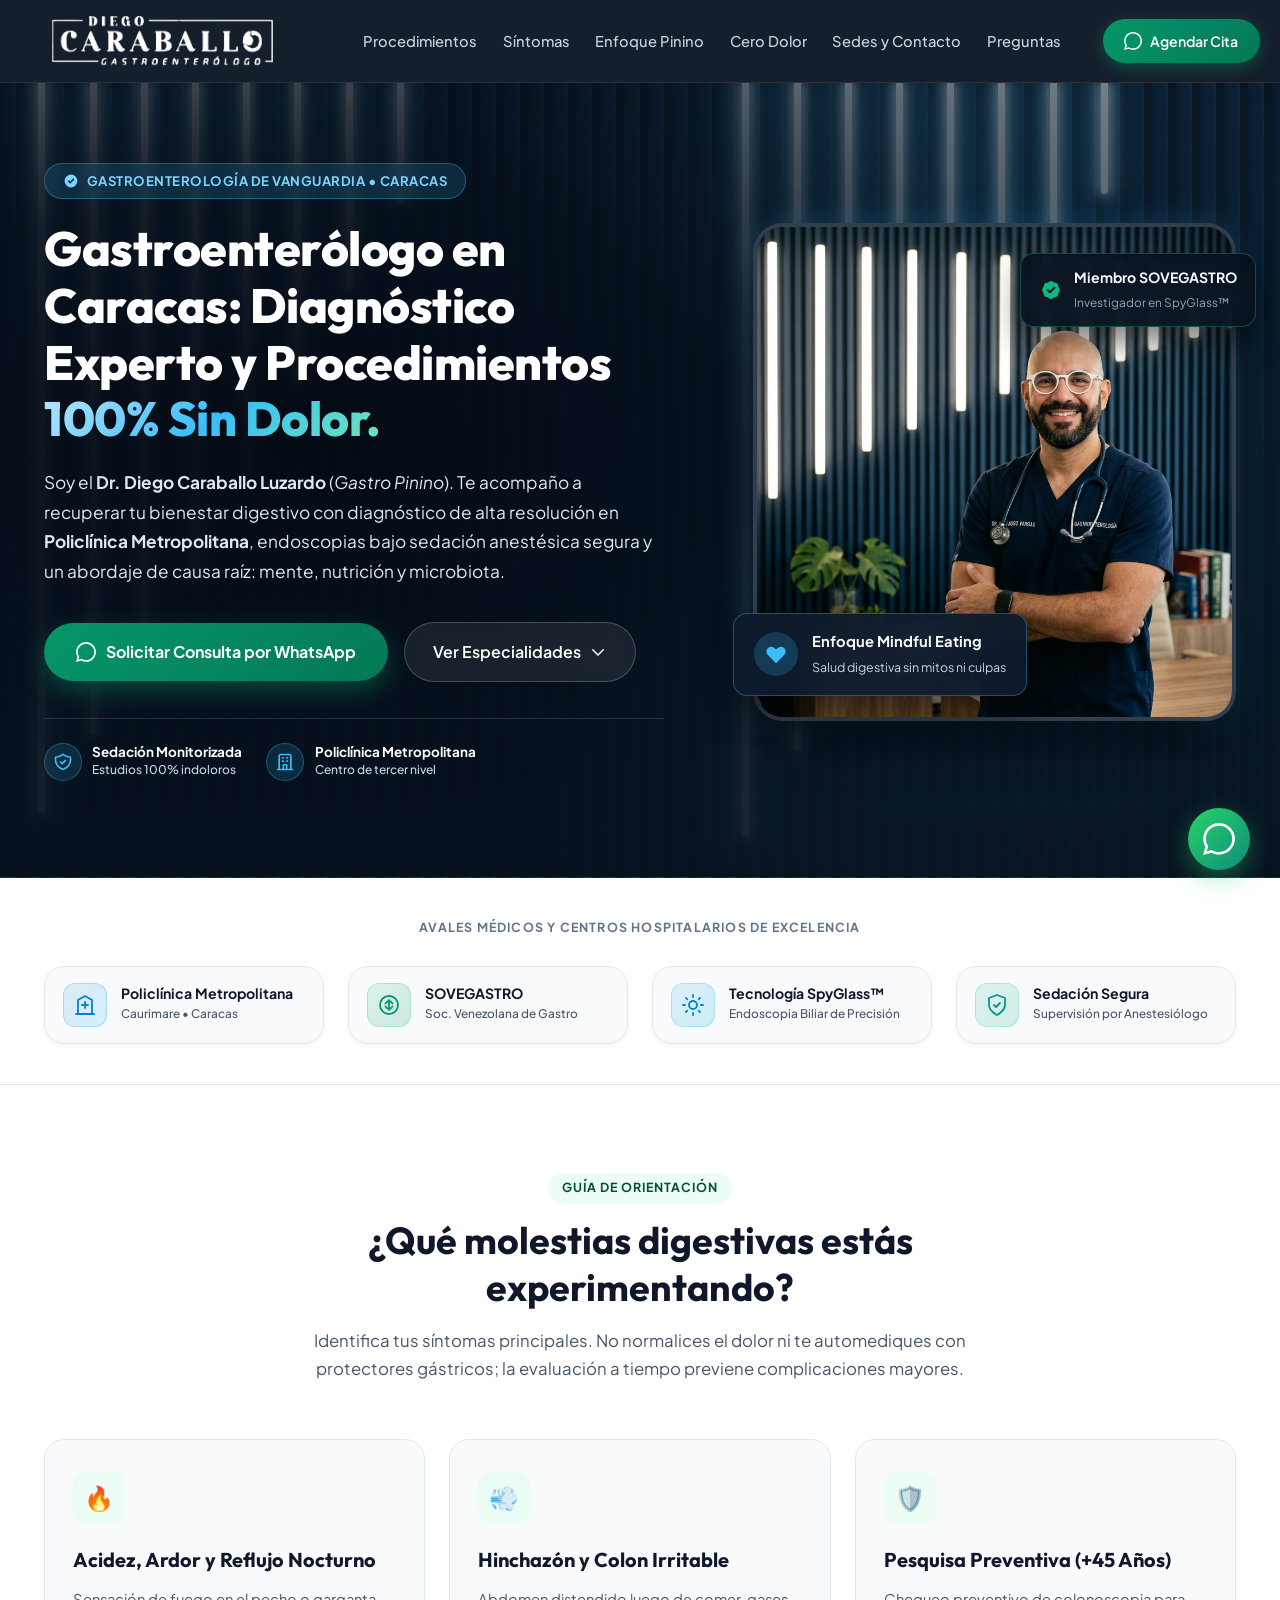
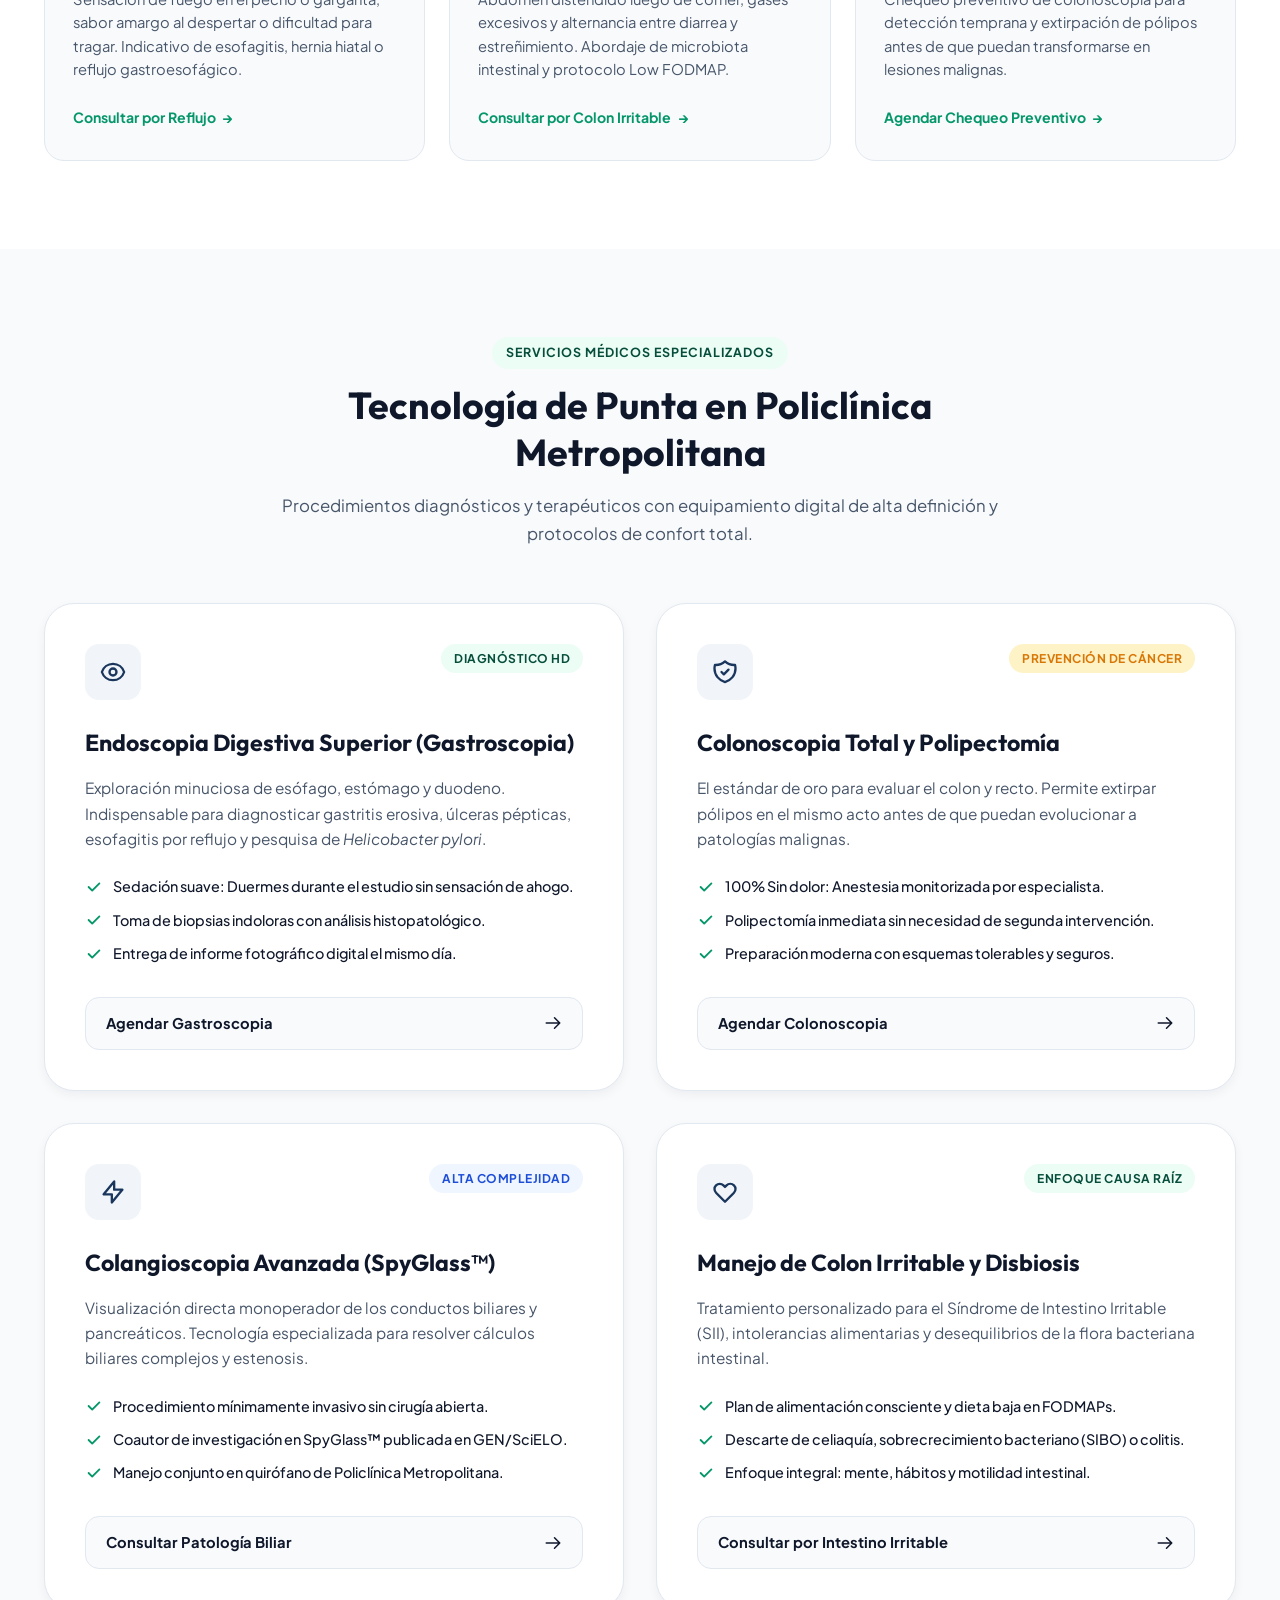
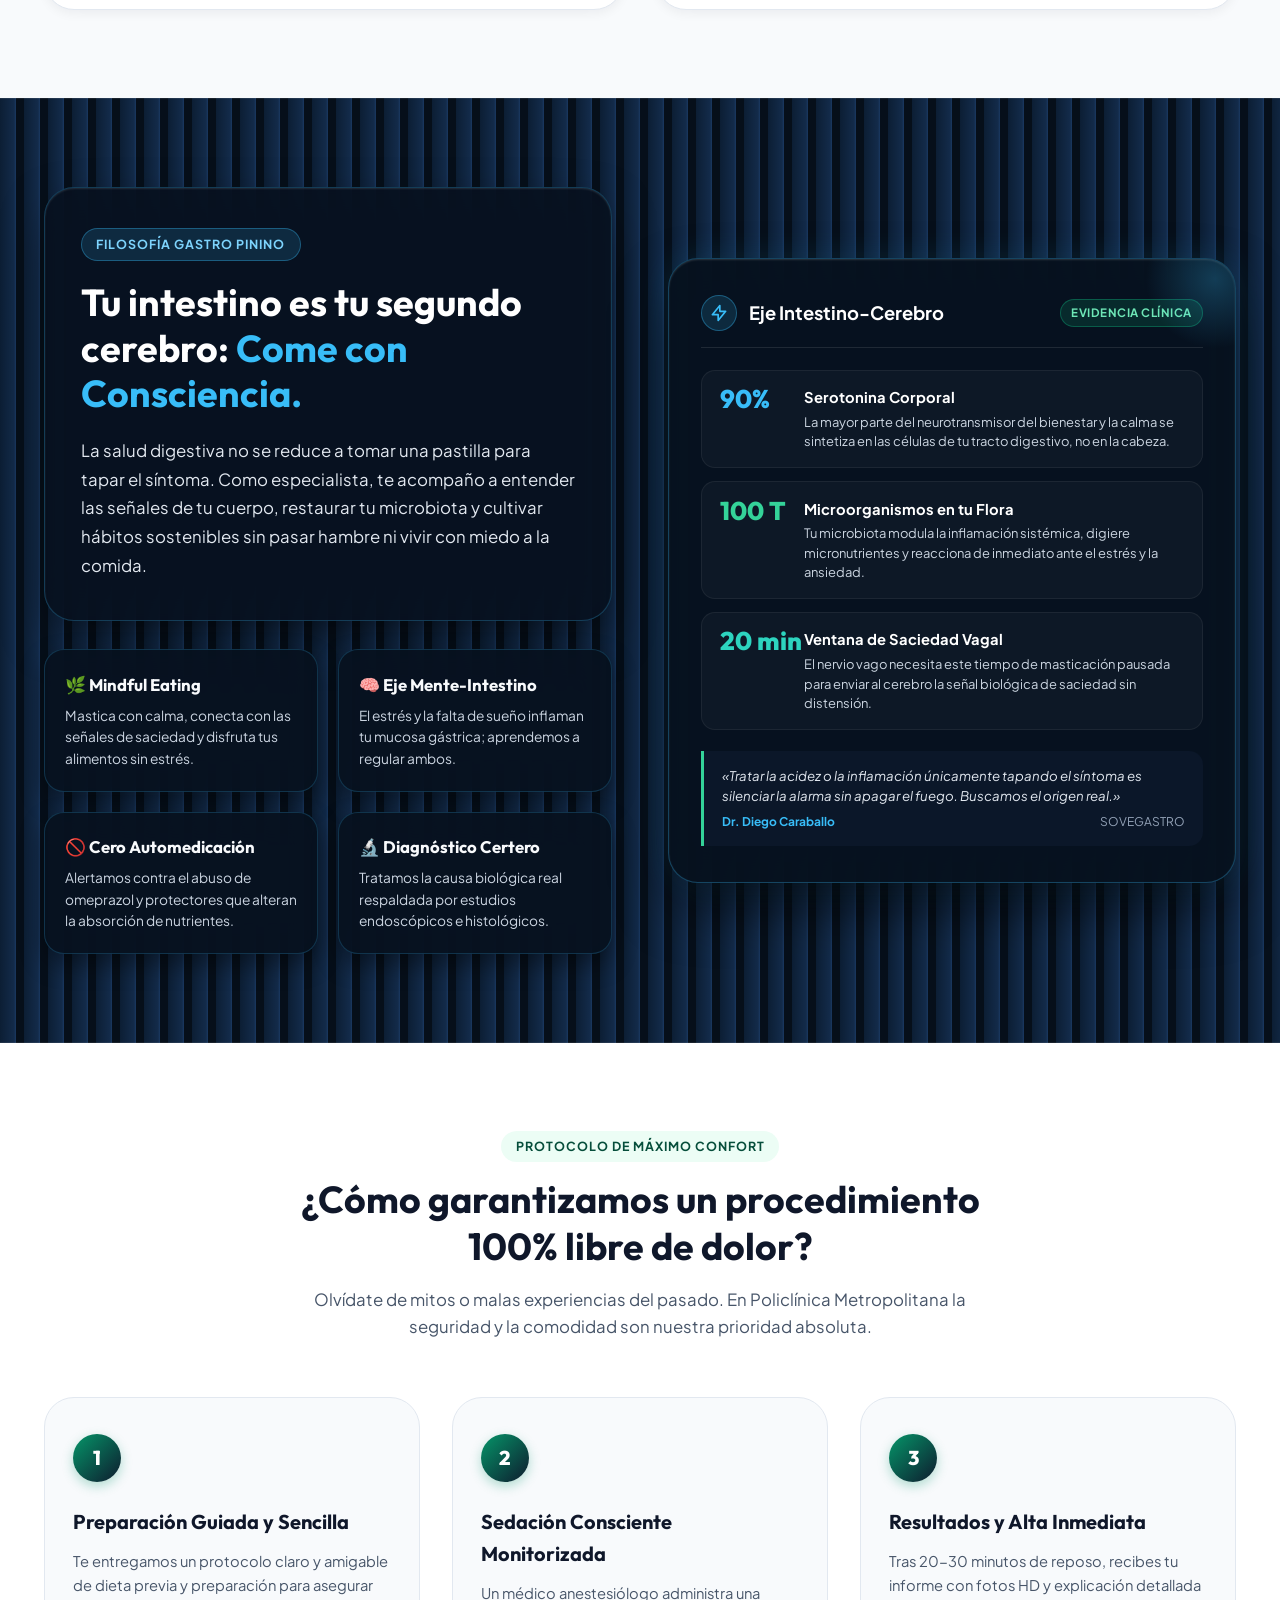
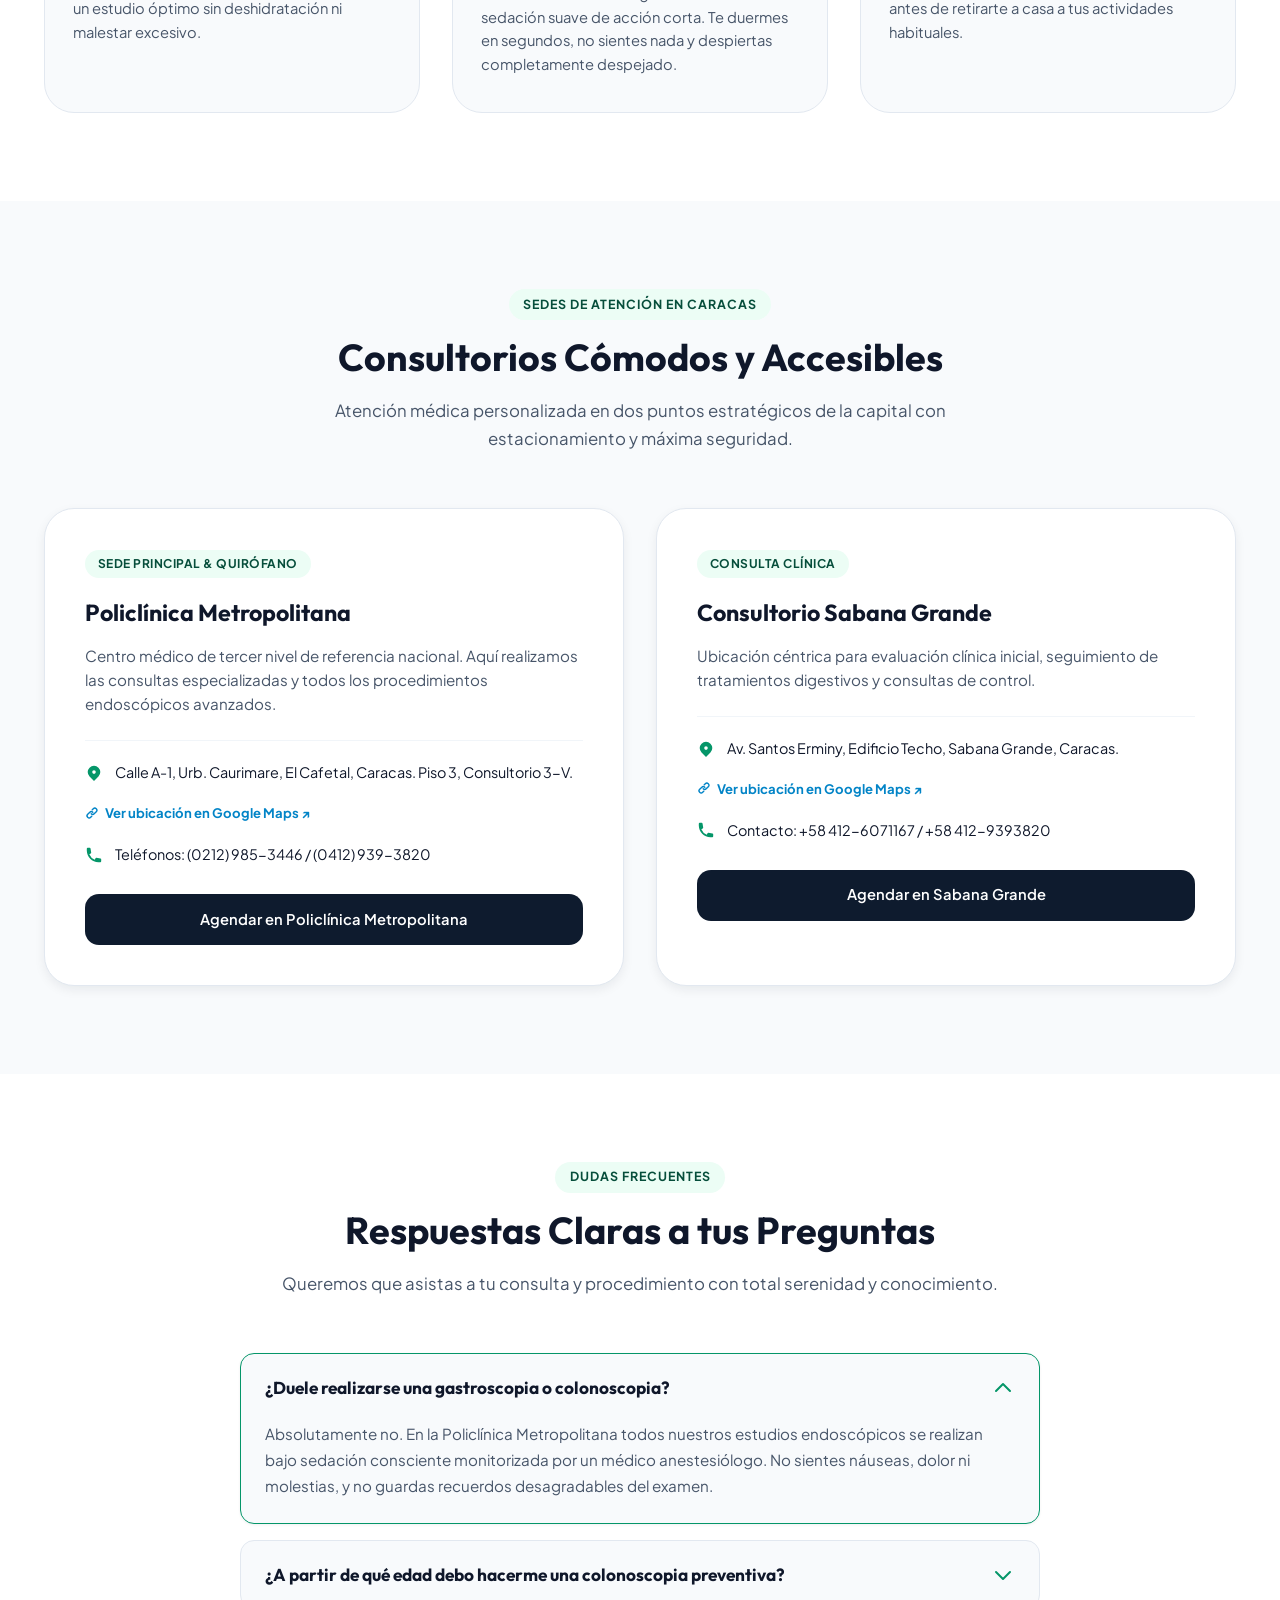
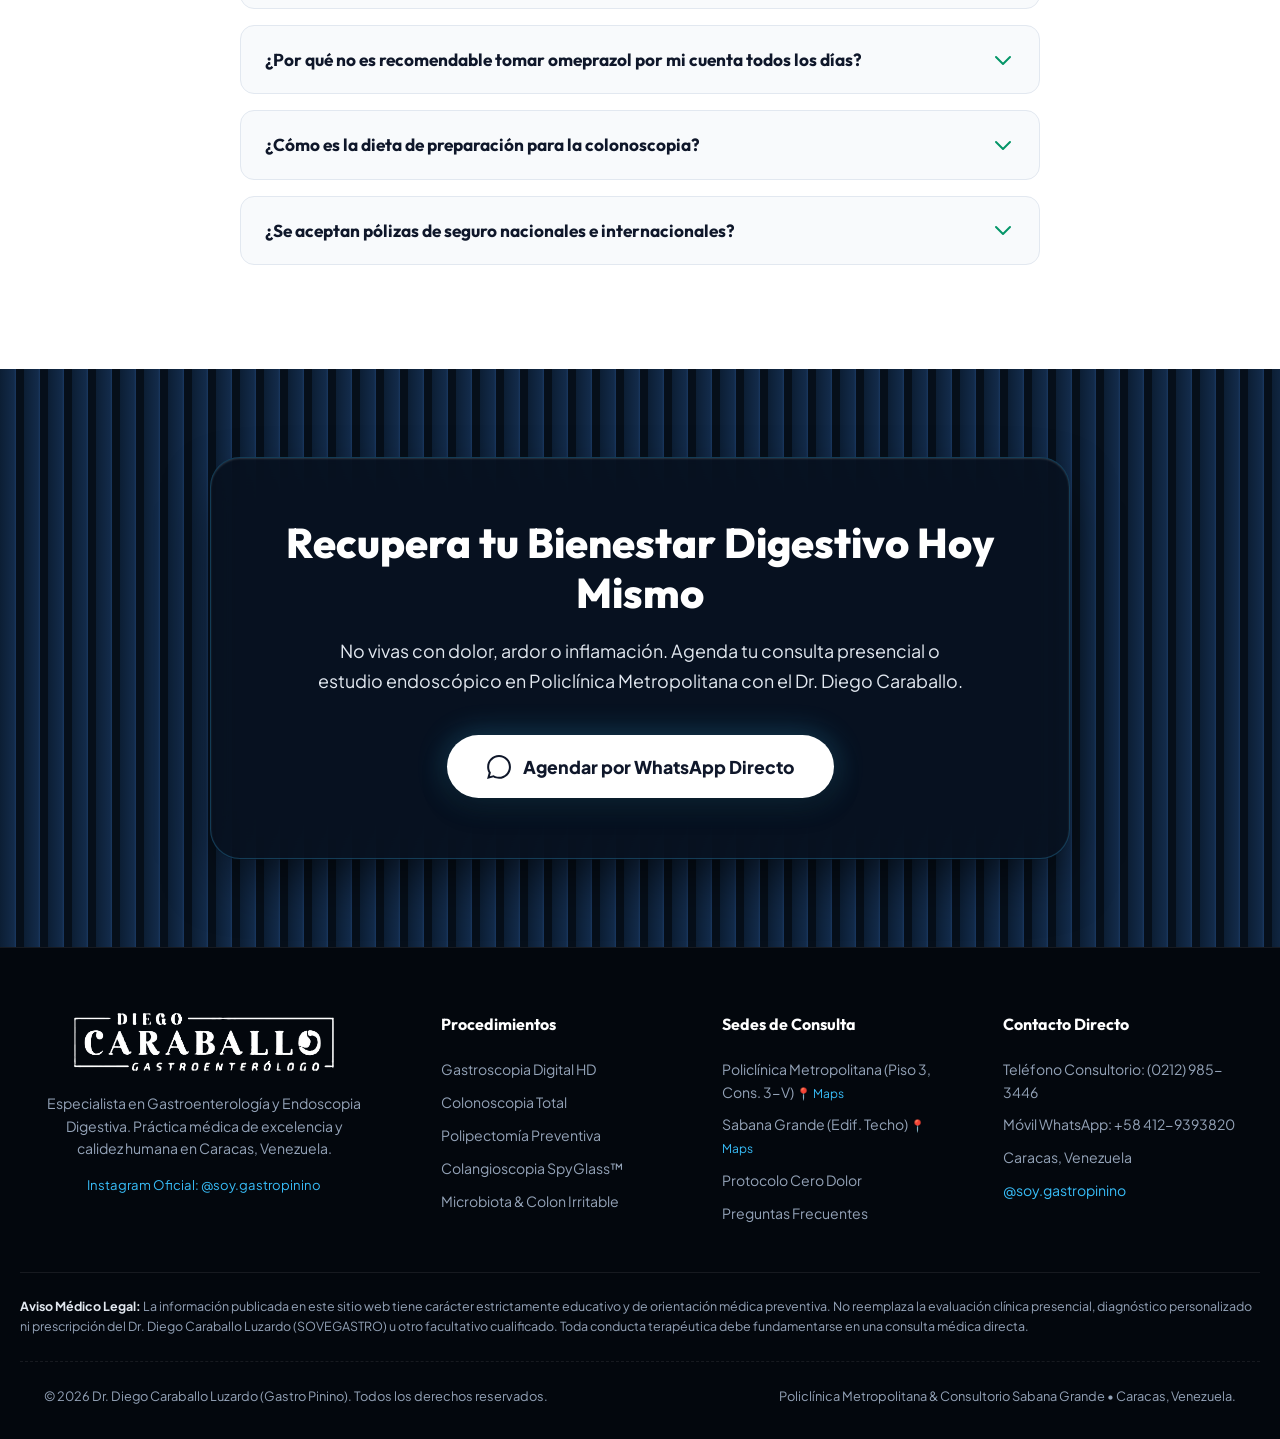
==== dr-diego-caraballo/index.html @ 45e9f4cf "Publicar landing page oficial Dr. Diego Caraballo en GitHub Pages" ====
<!DOCTYPE html>
<html lang="es-VE" prefix="og: https://ogp.me/ns#">
<head>
  <meta charset="UTF-8">
  <meta name="viewport" content="width=device-width, initial-scale=1.0, viewport-fit=cover">
  <meta http-equiv="X-UA-Compatible" content="IE=edge">
  <meta http-equiv="content-language" content="es-ve">
  
  <!-- ==========================================================================
       1. GOOGLE YMYL (YOUR MONEY YOUR LIFE) & ADVANCED MEDICAL SEO META TAGS
       ========================================================================== -->
  <title>Dr. Diego Caraballo | Gastroenterólogo en Caracas | Policlínica Metropolitana</title>
  <meta name="description" content="Dr. Diego Caraballo Luzardo (Gastro Pinino) — Especialista en Gastroenterología y Endoscopia en Policlínica Metropolitana, Caracas. Gastroscopia, colonoscopia sin dolor bajo sedación anestésica, SpyGlass™ y microbiota. Agenda tu consulta.">
  <meta name="keywords" content="gastroenterologo caracas, dr diego caraballo, gastro pinino, gastropinino, gastroenterologia policlinica metropolitana, colonoscopia sin dolor caracas, endoscopia digestiva caracas, tratamiento reflujo caracas, colon irritable especialista caracas, spyglass caracas, polipectomia caracas">
  <meta name="author" content="Dr. Diego Caraballo Luzardo">
  <meta name="publisher" content="Dr. Diego Caraballo Luzardo">
  <meta name="robots" content="index, follow, max-snippet:-1, max-image-preview:large, max-video-preview:-1">
  <link rel="canonical" href="https://drdiegocaraballo.com/">
  
  <!-- Google Quality Rater & Medical E-E-A-T Freshness Signals -->
  <meta name="medical-specialty" content="Gastroenterology, Digestive Endoscopy, Hepatology, Therapeutic Endoscopy">
  <meta name="doc-type" content="Medical Web Page">
  <meta name="revised" content="2026-08-28">
  <meta name="date-modified" content="2026-08-28">
  <meta name="date-published" content="2026-08-01">
  
  <!-- Local SEO Geo-Targeting (Caracas, Venezuela) -->
  <meta name="geo.region" content="VE-M">
  <meta name="geo.placename" content="Caracas">
  <meta name="geo.position" content="10.4682;-66.8378">
  <meta name="ICBM" content="10.4682, -66.8378">

  <!-- Open Graph / Facebook / WhatsApp Preview -->
  <meta property="og:type" content="profile">
  <meta property="og:locale" content="es_VE">
  <meta property="og:title" content="Dr. Diego Caraballo | Gastroenterología y Endoscopia en Policlínica Metropolitana">
  <meta property="og:description" content="Diagnóstico de alta precisión, colonoscopia y endoscopia sin dolor bajo sedación anestésica segura en Caracas. Enfoque Mindful Eating y Microbiota.">
  <meta property="og:url" content="https://drdiegocaraballo.com/">
  <meta property="og:image" content="assets/dr_caraballo_portrait.jpg">
  <meta property="og:image:alt" content="Dr. Diego Caraballo Luzardo Gastroenterólogo en Policlínica Metropolitana Caracas">
  <meta property="og:image:width" content="1200">
  <meta property="og:image:height" content="900">
  <meta property="og:site_name" content="Dr. Diego Caraballo - Gastro Pinino">
  
  <!-- Twitter Card -->
  <meta name="twitter:card" content="summary_large_image">
  <meta name="twitter:title" content="Dr. Diego Caraballo | Gastroenterólogo en Caracas">
  <meta name="twitter:description" content="Especialista en Policlínica Metropolitana. Endoscopia de alta definición, microbiota y salud digestiva integral.">
  <meta name="twitter:image" content="assets/dr_caraballo_portrait.jpg">
  <meta name="twitter:image:alt" content="Dr. Diego Caraballo Gastroenterólogo Caracas">

  <!-- Performance & Fonts Preconnect -->
  <link rel="preconnect" href="https://fonts.googleapis.com">
  <link rel="preconnect" href="https://fonts.gstatic.com" crossorigin>
  <link href="https://fonts.googleapis.com/css2?family=Abril+Fatface&family=Bebas+Neue&family=Bodoni+Moda:ital,opsz,wght@0,6..96,600..900;1,6..96,600..900&family=Outfit:wght@400;500;600;700;800&family=Plus+Jakarta+Sans:wght@300;400;500;600;700;800&display=swap" rel="stylesheet">
  
  <!-- ==========================================================================
       2. GOOGLE YMYL & MEDICAL E-E-A-T SCHEMA.ORG GRAPH (JSON-LD)
       ========================================================================== -->
  <script type="application/ld+json">
  {
    "@context": "https://schema.org",
    "@graph": [
      {
        "@type": "MedicalWebPage",
        "@id": "https://drdiegocaraballo.com/#medicalpage",
        "url": "https://drdiegocaraballo.com/",
        "name": "Dr. Diego Caraballo Luzardo | Gastroenterología y Endoscopia en Caracas",
        "description": "Portal médico oficial con información revisada sobre gastroscopia, colonoscopia con polipectomía, SpyGlass, reflujo gastroesofágico y microbiota intestinal en Policlínica Metropolitana.",
        "inLanguage": "es-VE",
        "datePublished": "2026-08-01",
        "dateModified": "2026-08-28",
        "lastReviewed": "2026-08-28",
        "reviewedBy": {
          "@id": "https://drdiegocaraballo.com/#physician"
        },
        "author": {
          "@id": "https://drdiegocaraballo.com/#physician"
        },
        "breadcrumb": {
          "@id": "https://drdiegocaraballo.com/#breadcrumb"
        },
        "about": [
          {
            "@type": "MedicalProcedure",
            "name": "Gastroscopia / Endoscopia Digestiva Superior",
            "procedureType": "DiagnosticProcedure",
            "bodyLocation": "Esófago, Estómago y Duodeno",
            "howPerformed": "Exploración de alta definición mediante videoendoscopio flexible bajo sedación consciente monitorizada por médico anestesiólogo."
          },
          {
            "@type": "MedicalProcedure",
            "name": "Colonoscopia Total y Polipectomía",
            "procedureType": "DiagnosticProcedure",
            "bodyLocation": "Colon y Recto",
            "howPerformed": "Inspección completa de la mucosa intestinal con resección de pólipos y toma de biopsias bajo sedación anestésica segura."
          },
          {
            "@type": "MedicalProcedure",
            "name": "Colangioscopia Directa Monoperador (SpyGlass™)",
            "procedureType": "TherapeuticProcedure",
            "bodyLocation": "Vías Biliares y Páncreas",
            "howPerformed": "Visualización directa intraluminal de los conductos biliares para litotricia y toma de biopsias dirigidas."
          },
          {
            "@type": "MedicalCondition",
            "name": "Enfermedad por Reflujo Gastroesofágico (ERGE)",
            "possibleTreatment": "Evaluación endoscópica, dieta anti-reflujo, modulación ácida y estilo de vida."
          },
          {
            "@type": "MedicalCondition",
            "name": "Síndrome de Intestino Irritable (SII) y Disbiosis",
            "possibleTreatment": "Alimentación consciente, protocolo Low FODMAP, reequilibrio de microbiota y control del eje intestino-cerebro."
          }
        ]
      },
      {
        "@type": "Physician",
        "@id": "https://drdiegocaraballo.com/#physician",
        "name": "Dr. Diego Caraballo Luzardo",
        "alternateName": ["Gastro Pinino", "Dr. Diego Caraballo"],
        "image": "https://drdiegocaraballo.com/assets/dr_caraballo_portrait.jpg",
        "jobTitle": "Médico Especialista en Gastroenterología y Endoscopia Digestiva",
        "medicalSpecialty": [
          "https://schema.org/Gastroenterology",
          "Endoscopy"
        ],
        "knowsAbout": [
          "Endoscopia Digestiva Superior",
          "Colonoscopia y Polipectomía",
          "Colangioscopia SpyGlass",
          "Microbiota Intestinal",
          "Mindful Eating",
          "Reflujo Gastroesofágico",
          "Helicobacter Pylori"
        ],
        "memberOf": [
          {
            "@type": "MedicalOrganization",
            "name": "Sociedad Venezolana de Gastroenterología (SOVEGASTRO)"
          }
        ],
        "hospitalAffiliation": [
          {
            "@type": "Hospital",
            "name": "Policlínica Metropolitana",
            "address": {
              "@type": "PostalAddress",
              "streetAddress": "Calle A-1, Urbanización Caurimare, Piso 3, Consultorio 3-V",
              "addressLocality": "Caracas",
              "addressRegion": "Miranda / Distrito Capital",
              "postalCode": "1061",
              "addressCountry": "VE"
            }
          }
        ],
        "address": {
          "@type": "PostalAddress",
          "streetAddress": "Policlínica Metropolitana, Consultorio 3-V, Urb. Caurimare",
          "addressLocality": "Caracas",
          "addressCountry": "VE"
        },
        "telephone": "+58-212-9853446",
        "sameAs": [
          "https://www.instagram.com/soy.gastropinino/"
        ]
      },
      {
        "@type": "MedicalBusiness",
        "@id": "https://drdiegocaraballo.com/#business",
        "name": "Consultorio de Gastroenterología Dr. Diego Caraballo (Policlínica Metropolitana)",
        "image": "https://drdiegocaraballo.com/assets/dr_caraballo_portrait.jpg",
        "priceRange": "$$",
        "telephone": "+58-212-9853446",
        "currenciesAccepted": "USD, VED",
        "paymentAccepted": "Cash, Credit Card, Zelle, Transferencia",
        "openingHours": "Mo,Tu,We,Th,Fr 08:00-17:00",
        "address": {
          "@type": "PostalAddress",
          "streetAddress": "Urbanización Caurimare, Policlínica Metropolitana, Piso 3, Consultorio 3-V",
          "addressLocality": "Caracas",
          "addressRegion": "Miranda / Distrito Capital",
          "addressCountry": "VE"
        },
        "geo": {
          "@type": "GeoCoordinates",
          "latitude": 10.4682,
          "longitude": -66.8378
        }
      },
      {
        "@type": "BreadcrumbList",
        "@id": "https://drdiegocaraballo.com/#breadcrumb",
        "itemListElement": [
          {
            "@type": "ListItem",
            "position": 1,
            "name": "Inicio",
            "item": "https://drdiegocaraballo.com/"
          },
          {
            "@type": "ListItem",
            "position": 2,
            "name": "Especialidades y Procedimientos",
            "item": "https://drdiegocaraballo.com/#procedimientos"
          },
          {
            "@type": "ListItem",
            "position": 3,
            "name": "Sedes en Caracas",
            "item": "https://drdiegocaraballo.com/#sedes"
          }
        ]
      },
      {
        "@type": "FAQPage",
        "@id": "https://drdiegocaraballo.com/#faq",
        "mainEntity": [
          {
            "@type": "Question",
            "name": "¿Duele realizarse una gastroscopia o colonoscopia?",
            "acceptedAnswer": {
              "@type": "Answer",
              "text": "No. Todos los procedimientos endoscópicos se realizan bajo sedación consciente monitorizada por un médico anestesiólogo. El paciente duerme plácidamente, no siente dolor ni reflejo nauseoso, y despierta completamente descansado a los pocos minutos."
            }
          },
          {
            "@type": "Question",
            "name": "¿A partir de qué edad se debe hacer una colonoscopia preventiva?",
            "acceptedAnswer": {
              "@type": "Answer",
              "text": "Las guías internacionales y la Sociedad Venezolana de Gastroenterología (SOVEGASTRO) recomiendan iniciar la pesquisa preventiva a partir de los 45 años en personas sin síntomas, o antes si existen antecedentes familiares de pólipos o cáncer colorrectal."
            }
          },
          {
            "@type": "Question",
            "name": "¿Por qué no debo tomar omeprazol por mi cuenta de forma continua?",
            "acceptedAnswer": {
              "@type": "Answer",
              "text": "El uso prolongado sin supervisión médica enmascara síntomas de enfermedades subyacentes, altera el pH gástrico y afecta la absorción de nutrientes esenciales como vitamina B12, calcio y magnesio, además de alterar la microbiota intestinal."
            }
          },
          {
            "@type": "Question",
            "name": "¿Cómo es la preparación previa para la colonoscopia?",
            "acceptedAnswer": {
              "@type": "Answer",
              "text": "Te entregamos un protocolo amigable de dieta baja en residuos 2-3 días antes, líquidos claros y una solución de limpieza intestinal moderna y de fácil tolerancia para asegurar una visualización HD perfecta."
            }
          },
          {
            "@type": "Question",
            "name": "¿Se emiten informes para seguros nacionales e internacionales?",
            "acceptedAnswer": {
              "@type": "Answer",
              "text": "Sí. Emitimos informes médicos codificados, presupuestos y recaudos oficiales para cartas avales y reembolsos con pólizas de seguros nacionales e internacionales."
            }
          }
        ]
      }
    ]
  }
  </script>

  <style>
    /* ==========================================================================
       DESIGN TOKENS & BLUE SLATTED WALL SYSTEM WITH TRIANGULAR STEP LED LIGHTS
       ========================================================================== */
    :root {
      /* Blue Slatted Wall Panel Colors */
      --color-panel-deep: #07111E;
      --color-panel-slat-dark: #0B1B2F;
      --color-panel-slat-mid: #102742;
      --color-panel-slat-light: #16365C;
      --color-panel-groove: #040910;
      
      /* Pure White/Cyan Luminous LED Tubes */
      --led-core: #FFFFFF;
      --led-glow-primary: rgba(255, 255, 255, 0.95);
      --led-glow-halo: rgba(125, 211, 252, 0.65);
      --led-glow-deep: rgba(14, 116, 144, 0.35);
      --led-tube-shadow: 0 0 12px 2px var(--led-glow-primary), 0 0 26px 6px var(--led-glow-halo), 0 0 55px 12px var(--led-glow-deep);
      
      /* Medical Emerald & Health Accents */
      --color-teal-dark: #064E3B;
      --color-teal-primary: #059669;
      --color-teal-light: #10B981;
      --color-teal-soft: #D1FAE5;
      --color-teal-bg: #ECFDF5;
      
      /* Amber Gold Secondary Accents */
      --color-amber-gold: #D97706;
      --color-amber-soft: #FEF3C7;
      --color-amber-bright: #F59E0B;
      
      /* Light Surface Colors */
      --color-bg-light: #F8FAFC;
      --color-bg-white: #FFFFFF;
      --color-border-subtle: #E2E8F0;
      
      /* Typography Colors */
      --color-text-main: #0F172A;
      --color-text-muted: #475569;
      --color-text-light: #94A3B8;
      --color-text-white: #F8FAFC;
      
      /* Radii */
      --radius-sm: 8px;
      --radius-md: 14px;
      --radius-lg: 20px;
      --radius-xl: 30px;
      --radius-full: 9999px;
      
      /* Typography */
      --font-display: 'Outfit', -apple-system, BlinkMacSystemFont, sans-serif;
      --font-body: 'Plus Jakarta Sans', -apple-system, BlinkMacSystemFont, sans-serif;
      
      /* Layout & Transitions */
      --max-width: 1240px;
      --transition-smooth: all 0.3s cubic-bezier(0.16, 1, 0.3, 1);
    }

    /* Base Reset */
    *, *::before, *::after {
      box-sizing: border-box;
      margin: 0;
      padding: 0;
    }

    html {
      scroll-behavior: smooth;
      font-size: 16px;
      -webkit-font-smoothing: antialiased;
      -moz-osx-font-smoothing: grayscale;
    }

    body {
      font-family: var(--font-body);
      background-color: var(--color-bg-light);
      color: var(--color-text-main);
      line-height: 1.6;
      overflow-x: hidden;
    }

    img {
      max-width: 100%;
      height: auto;
      display: block;
    }

    svg {
      display: inline-block;
      vertical-align: middle;
      flex-shrink: 0;
      max-width: 100%;
    }

    a {
      text-decoration: none;
      color: inherit;
    }

    button {
      font-family: inherit;
      border: none;
      cursor: pointer;
      background: none;
    }

    .container {
      width: 100%;
      max-width: var(--max-width);
      margin: 0 auto;
      padding: 0 1.5rem;
    }

    /* ==========================================================================
       STICKY NAVIGATION HEADER (SEMANTIC & STRICT SINGLE H1 RULE)
       ========================================================================== */
    .site-header {
      position: sticky;
      top: 0;
      z-index: 50;
      background: rgba(7, 17, 30, 0.94);
      backdrop-filter: blur(16px);
      -webkit-backdrop-filter: blur(16px);
      border-bottom: 1px solid rgba(255, 255, 255, 0.08);
      transition: var(--transition-smooth);
    }

    .navbar {
      display: flex;
      justify-content: space-between;
      align-items: center;
      padding: 1rem 0;
    }

    .nav-brand {
      display: flex;
      align-items: center;
      text-decoration: none;
      transition: var(--transition-smooth);
      flex-shrink: 0;
      margin-left: 2rem;
      margin-right: 3rem;
    }

    .brand-logo-img {
      height: 50px;
      width: auto;
      max-width: 230px;
      display: block;
      object-fit: contain;
      transition: var(--transition-smooth);
    }

    .nav-brand:hover .brand-logo-img {
      filter: drop-shadow(0 0 10px rgba(56, 189, 248, 0.5));
      transform: translateY(-1px);
    }

    .desktop-nav {
      display: flex;
      align-items: center;
    }

    .footer-logo-img {
      height: 60px;
      width: auto;
      max-width: 260px;
      display: block;
      object-fit: contain;
      margin: 0 auto 1.25rem auto;
      transition: var(--transition-smooth);
    }

    .footer-logo-img:hover {
      filter: drop-shadow(0 0 10px rgba(56, 189, 248, 0.5));
    }

    .nav-links {
      display: flex;
      align-items: center;
      gap: 1.6rem;
      list-style: none;
    }

    .nav-link {
      font-size: 0.92rem;
      font-weight: 500;
      color: #CBD5E1;
      transition: var(--transition-smooth);
    }

    .nav-link:hover {
      color: #38BDF8;
    }

    .nav-cta {
      display: inline-flex;
      align-items: center;
      gap: 0.5rem;
      background: linear-gradient(135deg, #059669 0%, #047857 100%);
      color: white;
      padding: 0.65rem 1.35rem;
      border-radius: var(--radius-full);
      font-size: 0.88rem;
      font-weight: 600;
      box-shadow: 0 4px 14px rgba(5, 150, 105, 0.4);
      transition: var(--transition-smooth);
    }

    .nav-cta:hover {
      transform: translateY(-2px);
      box-shadow: 0 6px 20px rgba(5, 150, 105, 0.6);
    }

    /* ==========================================================================
       HERO SECTION WITH BLUE SLATTED WALL & EDITORIAL LUXURY INTEGRATION
       ========================================================================== */
    .hero-blue-slat-wall {
      position: relative;
      background-color: #060F1A;
      background-image: 
        repeating-linear-gradient(
          90deg,
          #091728 0px,
          #0F253F 14px,
          #163357 16px,
          #050C14 16px,
          #050C14 24px
        );
      padding: 5rem 0 6rem;
      overflow: hidden;
      color: white;
      border-bottom: 1px solid rgba(255, 255, 255, 0.08);
    }

    /* Ambient Cinematic Vignette Overlay: Smooth high-contrast penumbra behind text */
    .hero-blue-slat-wall::before {
      content: "";
      position: absolute;
      top: 0;
      left: 0;
      right: 0;
      bottom: 0;
      background: 
        radial-gradient(ellipse 90% 85% at 22% 45%, rgba(4, 10, 20, 0.96) 0%, rgba(6, 15, 26, 0.88) 38%, rgba(7, 17, 30, 0.45) 70%, rgba(7, 17, 30, 0.2) 100%),
        radial-gradient(circle at 75% 35%, rgba(56, 189, 248, 0.12) 0%, transparent 60%),
        linear-gradient(180deg, rgba(7, 17, 30, 0.35) 0%, rgba(7, 17, 30, 0.9) 100%);
      pointer-events: none;
      z-index: 2;
    }

    /* Real DOM Vertical LED Tubes Array - Step-Wise Triangular Diagonal */
    .led-tubes-container {
      position: absolute;
      top: 0;
      left: 0;
      right: 0;
      height: 100%;
      pointer-events: none;
      z-index: 1;
    }

    .led-tube {
      position: absolute;
      top: 0;
      width: 7px;
      background: var(--led-core);
      border-radius: 0 0 5px 5px;
      box-shadow: var(--led-tube-shadow);
      animation: ledPulseBreath 4s ease-in-out infinite alternate;
    }

    /* TRIANGULAR STEP DESCENDING PATTERN FROM LEFT TO RIGHT: | | | -> | | -> | */
    .tube-1  { left: 3%;  height: 92%; animation-delay: 0s; }
    .tube-2  { left: 7%;  height: 82%; animation-delay: 0.3s; }
    .tube-3  { left: 11%; height: 72%; animation-delay: 0.6s; }
    .tube-4  { left: 15%; height: 62%; animation-delay: 0.9s; }
    .tube-5  { left: 19%; height: 50%; animation-delay: 1.2s; }
    .tube-6  { left: 23%; height: 38%; animation-delay: 1.5s; }
    .tube-7  { left: 27%; height: 26%; animation-delay: 1.8s; }
    .tube-8  { left: 31%; height: 15%; animation-delay: 2.1s; }

    .tube-9  { left: 58%; height: 95%; animation-delay: 0.2s; }
    .tube-10 { left: 62%; height: 84%; animation-delay: 0.5s; }
    .tube-11 { left: 66%; height: 72%; animation-delay: 0.8s; }
    .tube-12 { left: 70%; height: 60%; animation-delay: 1.1s; }
    .tube-13 { left: 74%; height: 48%; animation-delay: 1.4s; }
    .tube-14 { left: 78%; height: 36%; animation-delay: 1.7s; }
    .tube-15 { left: 82%; height: 25%; animation-delay: 2.0s; }
    .tube-16 { left: 86%; height: 14%; animation-delay: 2.3s; }

    @keyframes ledPulseBreath {
      0% { opacity: 0.85; filter: brightness(1); }
      100% { opacity: 1; filter: brightness(1.3); }
    }

    /* Hero Main Content */
    .hero-grid {
      position: relative;
      z-index: 3;
      display: grid;
      grid-template-columns: 1.15fr 0.85fr;
      align-items: center;
      gap: 3.5rem;
    }

    .hero-content {
      position: relative;
      z-index: 4;
      max-width: 620px;
    }

    .hero-pill {
      display: inline-flex;
      align-items: center;
      gap: 0.5rem;
      background: rgba(56, 189, 248, 0.15);
      border: 1px solid rgba(56, 189, 248, 0.35);
      padding: 0.4rem 1.1rem;
      border-radius: var(--radius-full);
      font-size: 0.82rem;
      font-weight: 700;
      color: #7DD3FC;
      margin-bottom: 1.35rem;
      text-transform: uppercase;
      letter-spacing: 0.5px;
      backdrop-filter: blur(8px);
    }

    /* STRICT SINGLE H1 FOR THE ENTIRE PAGE */
    .hero-title {
      font-family: var(--font-display);
      font-size: 3rem;
      font-weight: 800;
      line-height: 1.18;
      color: white;
      margin-bottom: 1.35rem;
      letter-spacing: -0.5px;
    }

    .hero-title .gradient-text {
      background: linear-gradient(135deg, #BAE6FD 0%, #38BDF8 50%, #6EE7B7 100%);
      -webkit-background-clip: text;
      -webkit-text-fill-color: transparent;
    }

    .hero-subtitle {
      font-size: 1.08rem;
      color: #E2E8F0;
      line-height: 1.7;
      margin-bottom: 2.25rem;
    }

    .hero-actions {
      display: flex;
      align-items: center;
      gap: 1rem;
      flex-wrap: wrap;
      margin-bottom: 2.25rem;
    }

    .btn-primary {
      display: inline-flex;
      align-items: center;
      justify-content: center;
      gap: 0.65rem;
      background: linear-gradient(135deg, #059669 0%, #047857 100%);
      color: white;
      font-size: 1rem;
      font-weight: 700;
      padding: 1rem 2rem;
      border-radius: var(--radius-full);
      box-shadow: 0 10px 25px rgba(5, 150, 105, 0.4);
      transition: var(--transition-smooth);
    }

    .btn-primary:hover {
      transform: translateY(-3px);
      box-shadow: 0 14px 30px rgba(5, 150, 105, 0.6);
    }

    .btn-secondary {
      display: inline-flex;
      align-items: center;
      justify-content: center;
      gap: 0.5rem;
      background: rgba(255, 255, 255, 0.08);
      color: white;
      font-size: 1rem;
      font-weight: 600;
      padding: 1rem 1.75rem;
      border-radius: var(--radius-full);
      border: 1px solid rgba(255, 255, 255, 0.2);
      backdrop-filter: blur(8px);
      transition: var(--transition-smooth);
    }

    .btn-secondary:hover {
      background: rgba(255, 255, 255, 0.15);
      border-color: #38BDF8;
      transform: translateY(-2px);
    }

    /* Trust Chips */
    .hero-badges {
      display: flex;
      align-items: center;
      gap: 1.5rem;
      padding-top: 1.5rem;
      border-top: 1px solid rgba(255, 255, 255, 0.12);
      flex-wrap: wrap;
    }

    .hero-badge-item {
      display: flex;
      align-items: center;
      gap: 0.65rem;
    }

    .badge-icon-box {
      width: 38px;
      height: 38px;
      border-radius: 50%;
      background: rgba(56, 189, 248, 0.15);
      display: flex;
      align-items: center;
      justify-content: center;
      color: #38BDF8;
      flex-shrink: 0;
      border: 1px solid rgba(56, 189, 248, 0.3);
    }

    .hero-badge-item p {
      font-size: 0.84rem;
      font-weight: 700;
      color: white;
      line-height: 1.2;
    }

    .hero-badge-item span {
      font-size: 0.75rem;
      color: #CBD5E1;
      font-weight: 500;
      display: block;
    }

    /* Hero Portrait Visual Card */
    .hero-visual {
      position: relative;
    }

    .hero-image-card {
      position: relative;
      border-radius: var(--radius-xl);
      overflow: hidden;
      box-shadow: 0 25px 50px -12px rgba(0, 0, 0, 0.8), 0 0 35px rgba(56, 189, 248, 0.2);
      background: #0E1B2E;
      border: 4px solid rgba(255, 255, 255, 0.15);
    }

    .hero-image-card img {
      width: 100%;
      height: 490px;
      object-fit: cover;
      object-position: center top;
      transition: transform 0.6s ease;
    }

    .hero-image-card:hover img {
      transform: scale(1.02);
    }

    /* Floating Badges */
    .floating-card-1 {
      position: absolute;
      bottom: 25px;
      left: -20px;
      background: rgba(14, 27, 46, 0.94);
      backdrop-filter: blur(16px);
      padding: 1rem 1.25rem;
      border-radius: var(--radius-md);
      box-shadow: 0 15px 30px rgba(0, 0, 0, 0.5);
      border: 1px solid rgba(56, 189, 248, 0.35);
      display: flex;
      align-items: center;
      gap: 0.85rem;
      animation: floatSlow 4s ease-in-out infinite;
    }

    .floating-card-2 {
      position: absolute;
      top: 30px;
      right: -20px;
      background: rgba(7, 17, 30, 0.94);
      backdrop-filter: blur(16px);
      color: white;
      padding: 0.75rem 1.15rem;
      border-radius: var(--radius-md);
      box-shadow: 0 15px 30px rgba(0, 0, 0, 0.5);
      border: 1px solid rgba(16, 185, 129, 0.35);
      display: flex;
      align-items: center;
      gap: 0.75rem;
      animation: floatSlow 5s ease-in-out infinite 1s;
    }

    @keyframes floatSlow {
      0%, 100% { transform: translateY(0); }
      50% { transform: translateY(-8px); }
    }

    /* ==========================================================================
       TRUST BAR (INSTITUTIONAL ENDORSEMENTS - LUXURY BADGE SYSTEM)
       ========================================================================== */
    .trust-bar {
      background: white;
      padding: 2.5rem 0;
      border-bottom: 1px solid var(--color-border-subtle);
    }

    .trust-bar-title {
      text-align: center;
      font-size: 0.78rem;
      font-weight: 700;
      letter-spacing: 1.2px;
      text-transform: uppercase;
      color: #64748B;
      margin-bottom: 1.75rem;
    }

    .trust-logos-grid {
      display: grid;
      grid-template-columns: repeat(4, 1fr);
      align-items: center;
      gap: 1.5rem;
    }

    .trust-logo-card {
      display: flex;
      align-items: center;
      gap: 0.85rem;
      padding: 1rem 1.15rem;
      background: #F8FAFC;
      border: 1px solid #E2E8F0;
      border-radius: var(--radius-lg);
      box-shadow: 0 2px 6px rgba(15, 23, 42, 0.04);
      transition: var(--transition-smooth);
    }

    .trust-logo-card:hover {
      background: white;
      border-color: #0284C7;
      box-shadow: 0 8px 20px -4px rgba(2, 132, 199, 0.15);
      transform: translateY(-3px);
    }

    .trust-icon-emblem {
      width: 44px !important;
      height: 44px !important;
      max-width: 44px !important;
      max-height: 44px !important;
      border-radius: 12px;
      display: flex;
      align-items: center;
      justify-content: center;
      flex-shrink: 0;
      transition: var(--transition-smooth);
    }

    .emblem-blue {
      background: linear-gradient(135deg, rgba(2, 132, 199, 0.12) 0%, rgba(56, 189, 248, 0.18) 100%);
      color: #0284C7;
      border: 1px solid rgba(2, 132, 199, 0.2);
    }

    .emblem-emerald {
      background: linear-gradient(135deg, rgba(16, 185, 129, 0.12) 0%, rgba(5, 150, 105, 0.18) 100%);
      color: #059669;
      border: 1px solid rgba(16, 185, 129, 0.2);
    }

    .emblem-cyan {
      background: linear-gradient(135deg, rgba(14, 165, 233, 0.12) 0%, rgba(6, 182, 212, 0.18) 100%);
      color: #0284C7;
      border: 1px solid rgba(14, 165, 233, 0.2);
    }

    .emblem-teal {
      background: linear-gradient(135deg, rgba(20, 184, 166, 0.12) 0%, rgba(16, 185, 129, 0.18) 100%);
      color: #0D9488;
      border: 1px solid rgba(20, 184, 166, 0.2);
    }

    .trust-logo-card:hover .trust-icon-emblem {
      transform: scale(1.05);
    }

    .trust-icon-emblem svg {
      width: 24px !important;
      height: 24px !important;
      max-width: 24px !important;
      max-height: 24px !important;
      flex-shrink: 0;
    }

    .trust-logo-text strong {
      display: block;
      font-size: 0.88rem;
      color: var(--color-text-main);
      font-weight: 700;
      line-height: 1.25;
    }

    .trust-logo-text span {
      font-size: 0.74rem;
      color: var(--color-text-muted);
      font-weight: 500;
      display: block;
      margin-top: 2px;
    }

    /* ==========================================================================
       INTERACTIVE SYMPTOM CHECKER ("¿Qué estás sintiendo?")
       ========================================================================== */
    .symptom-section {
      padding: 5.5rem 0;
      background: white;
    }

    .section-header {
      text-align: center;
      max-width: 720px;
      margin: 0 auto 3.5rem;
    }

    .section-tag {
      display: inline-block;
      background: var(--color-teal-bg);
      color: var(--color-teal-dark);
      font-size: 0.78rem;
      font-weight: 700;
      text-transform: uppercase;
      letter-spacing: 1px;
      padding: 0.35rem 0.9rem;
      border-radius: var(--radius-full);
      margin-bottom: 0.85rem;
    }

    .section-title {
      font-family: var(--font-display);
      font-size: 2.35rem;
      font-weight: 700;
      color: var(--color-text-main);
      line-height: 1.25;
      margin-bottom: 1rem;
    }

    .section-desc {
      font-size: 1.05rem;
      color: var(--color-text-muted);
      line-height: 1.65;
    }

    .symptoms-grid {
      display: grid;
      grid-template-columns: repeat(3, 1fr);
      gap: 1.5rem;
    }

    .symptom-card {
      background: #F8FAFC;
      border: 1px solid var(--color-border-subtle);
      border-radius: var(--radius-lg);
      padding: 2rem 1.75rem;
      transition: var(--transition-smooth);
      position: relative;
      display: flex;
      flex-direction: column;
      justify-content: space-between;
    }

    .symptom-card:hover {
      background: white;
      border-color: var(--color-teal-primary);
      box-shadow: 0 12px 28px -4px rgba(15, 23, 42, 0.1);
      transform: translateY(-4px);
    }

    .symptom-icon {
      width: 52px;
      height: 52px;
      background: var(--color-teal-bg);
      border-radius: var(--radius-md);
      display: flex;
      align-items: center;
      justify-content: center;
      color: var(--color-teal-primary);
      margin-bottom: 1.25rem;
      font-size: 1.5rem;
    }

    .symptom-card h3 {
      font-family: var(--font-display);
      font-size: 1.25rem;
      font-weight: 700;
      color: var(--color-text-main);
      margin-bottom: 0.75rem;
    }

    .symptom-card p {
      font-size: 0.92rem;
      color: var(--color-text-muted);
      line-height: 1.6;
      margin-bottom: 1.5rem;
    }

    .symptom-action {
      display: inline-flex;
      align-items: center;
      gap: 0.4rem;
      font-size: 0.88rem;
      font-weight: 700;
      color: var(--color-teal-primary);
      transition: gap 0.2s ease;
    }

    .symptom-card:hover .symptom-action {
      gap: 0.65rem;
    }

    /* ==========================================================================
       HERO SERVICES & PROCEDURES SECTION
       ========================================================================== */
    .services-section {
      padding: 5.5rem 0;
      background: #F8FAFC;
    }

    .services-grid {
      display: grid;
      grid-template-columns: repeat(2, 1fr);
      gap: 2rem;
    }

    .service-card {
      background: white;
      border-radius: var(--radius-xl);
      padding: 2.5rem;
      border: 1px solid var(--color-border-subtle);
      box-shadow: 0 4px 12px -1px rgba(15, 23, 42, 0.06);
      transition: var(--transition-smooth);
      display: flex;
      flex-direction: column;
      justify-content: space-between;
    }

    .service-card:hover {
      box-shadow: 0 20px 40px -8px rgba(15, 23, 42, 0.12);
      border-color: #CBD5E1;
      transform: translateY(-4px);
    }

    .service-header {
      display: flex;
      align-items: flex-start;
      justify-content: space-between;
      margin-bottom: 1.5rem;
    }

    .service-tag-pill {
      background: #EFF6FF;
      color: #1D4ED8;
      font-size: 0.75rem;
      font-weight: 700;
      padding: 0.3rem 0.8rem;
      border-radius: var(--radius-full);
      text-transform: uppercase;
      letter-spacing: 0.5px;
    }

    .service-tag-pill.mint {
      background: var(--color-teal-bg);
      color: var(--color-teal-dark);
    }

    .service-tag-pill.gold {
      background: var(--color-amber-soft);
      color: var(--color-amber-gold);
    }

    .service-icon-circle {
      width: 56px;
      height: 56px;
      border-radius: var(--radius-md);
      background: #F1F5F9;
      display: flex;
      align-items: center;
      justify-content: center;
      color: #1A365D;
    }

    .service-card h3 {
      font-family: var(--font-display);
      font-size: 1.45rem;
      font-weight: 700;
      color: var(--color-text-main);
      margin-bottom: 0.85rem;
    }

    .service-card p {
      font-size: 0.96rem;
      color: var(--color-text-muted);
      line-height: 1.65;
      margin-bottom: 1.5rem;
    }

    .service-benefits-list {
      list-style: none;
      margin-bottom: 2rem;
      display: flex;
      flex-direction: column;
      gap: 0.65rem;
    }

    .service-benefits-list li {
      display: flex;
      align-items: center;
      gap: 0.6rem;
      font-size: 0.9rem;
      color: var(--color-text-main);
      font-weight: 500;
    }

    .service-benefits-list li svg {
      width: 18px;
      height: 18px;
      color: var(--color-teal-primary);
      flex-shrink: 0;
    }

    .service-cta {
      display: inline-flex;
      align-items: center;
      justify-content: space-between;
      width: 100%;
      padding: 0.85rem 1.25rem;
      background: #F8FAFC;
      border: 1px solid var(--color-border-subtle);
      border-radius: var(--radius-md);
      font-size: 0.92rem;
      font-weight: 700;
      color: var(--color-text-main);
      transition: var(--transition-smooth);
    }

    .service-card:hover .service-cta {
      background: var(--color-teal-primary);
      color: white;
      border-color: var(--color-teal-primary);
    }

    /* ==========================================================================
       PHILOSOPHY SECTION WITH BLUE SLATTED WALL
       ========================================================================== */
    .philosophy-section {
      padding: 5.5rem 0;
      background-color: var(--color-panel-deep);
      background-image: 
        repeating-linear-gradient(
          90deg,
          #0C1E34 0px,
          #132B4A 14px,
          #1A3962 16px,
          #060F1A 16px,
          #060F1A 24px
        );
      color: white;
      position: relative;
      overflow: hidden;
      border-top: 1px solid rgba(255, 255, 255, 0.08);
      border-bottom: 1px solid rgba(255, 255, 255, 0.08);
    }

    .philosophy-grid {
      display: grid;
      grid-template-columns: 1fr 1fr;
      align-items: center;
      gap: 3.5rem;
      position: relative;
      z-index: 3;
    }

    /* Glassmorphic Bubble Card for Philosophy Header */
    .philosophy-intro-bubble {
      background: rgba(7, 17, 30, 0.88);
      backdrop-filter: blur(24px);
      -webkit-backdrop-filter: blur(24px);
      border: 1px solid rgba(56, 189, 248, 0.25);
      border-radius: var(--radius-xl);
      padding: 2.5rem 2.25rem;
      margin-bottom: 1.75rem;
      box-shadow: 0 20px 50px -10px rgba(0, 0, 0, 0.6), inset 0 1px 2px rgba(255, 255, 255, 0.12);
    }

    .philosophy-badge {
      display: inline-flex;
      align-items: center;
      gap: 0.5rem;
      background: rgba(56, 189, 248, 0.15);
      border: 1px solid rgba(56, 189, 248, 0.35);
      color: #7DD3FC;
      padding: 0.35rem 0.9rem;
      border-radius: var(--radius-full);
      font-size: 0.78rem;
      font-weight: 700;
      text-transform: uppercase;
      letter-spacing: 1px;
      margin-bottom: 1.15rem;
    }

    .philosophy-title {
      font-family: var(--font-display);
      font-size: 2.35rem;
      font-weight: 700;
      line-height: 1.22;
      margin-bottom: 1.25rem;
      color: white;
    }

    .philosophy-title span {
      color: #38BDF8;
    }

    .philosophy-lead {
      font-size: 1.05rem;
      color: #E2E8F0;
      line-height: 1.7;
    }

    .philosophy-pillars {
      display: grid;
      grid-template-columns: 1fr 1fr;
      gap: 1.25rem;
    }

    .pillar-item {
      background: rgba(7, 17, 30, 0.9);
      border: 1px solid rgba(56, 189, 248, 0.2);
      border-radius: var(--radius-lg);
      padding: 1.35rem 1.25rem;
      backdrop-filter: blur(16px);
      -webkit-backdrop-filter: blur(16px);
      box-shadow: 0 10px 25px rgba(0, 0, 0, 0.4);
      transition: var(--transition-smooth);
    }

    .pillar-item:hover {
      background: rgba(11, 27, 47, 0.95);
      border-color: #38BDF8;
      box-shadow: 0 14px 30px rgba(56, 189, 248, 0.2);
      transform: translateY(-2px);
    }

    .pillar-item h4 {
      font-family: var(--font-display);
      font-size: 1.05rem;
      font-weight: 700;
      color: #F8FAFC;
      margin-bottom: 0.4rem;
      display: flex;
      align-items: center;
      gap: 0.5rem;
    }

    .pillar-item p {
      font-size: 0.86rem;
      color: #CBD5E1;
      line-height: 1.55;
    }
    /* ==========================================================================
       GUT-BRAIN AXIS SCIENTIFIC UI WIDGET (REPLACING GENERIC IMAGE)
       ========================================================================== */
    .philosophy-media {
      position: relative;
    }

    .gut-brain-card {
      background: rgba(7, 17, 30, 0.94);
      backdrop-filter: blur(24px);
      -webkit-backdrop-filter: blur(24px);
      border: 1px solid rgba(56, 189, 248, 0.3);
      border-radius: var(--radius-xl);
      padding: 2.25rem 2rem;
      box-shadow: 0 25px 60px -10px rgba(0, 0, 0, 0.75), 0 0 35px rgba(56, 189, 248, 0.15), inset 0 1px 2px rgba(255, 255, 255, 0.15);
      display: flex;
      flex-direction: column;
      gap: 1.35rem;
      position: relative;
      overflow: hidden;
    }

    .gut-brain-card::before {
      content: "";
      position: absolute;
      top: -50px;
      right: -50px;
      width: 140px;
      height: 140px;
      background: radial-gradient(circle, rgba(56, 189, 248, 0.25) 0%, transparent 70%);
      pointer-events: none;
    }

    .gut-brain-header {
      display: flex;
      align-items: center;
      justify-content: space-between;
      border-bottom: 1px solid rgba(255, 255, 255, 0.1);
      padding-bottom: 1rem;
      flex-wrap: wrap;
      gap: 0.5rem;
    }

    .gut-header-title {
      display: flex;
      align-items: center;
      gap: 0.75rem;
    }

    .gut-icon-pulse {
      width: 36px;
      height: 36px;
      border-radius: 50%;
      background: rgba(56, 189, 248, 0.15);
      border: 1px solid rgba(56, 189, 248, 0.35);
      color: #38BDF8;
      display: flex;
      align-items: center;
      justify-content: center;
      animation: pulseGlow 3s ease-in-out infinite alternate;
      flex-shrink: 0;
    }

    @keyframes pulseGlow {
      0% { box-shadow: 0 0 0 0 rgba(56, 189, 248, 0.3); }
      100% { box-shadow: 0 0 15px 4px rgba(56, 189, 248, 0.5); }
    }

    .gut-header-title h3 {
      font-size: 1.15rem;
      font-weight: 700;
      color: white;
      margin: 0;
    }

    .gut-header-badge {
      background: rgba(16, 185, 129, 0.15);
      border: 1px solid rgba(16, 185, 129, 0.35);
      color: #6EE7B7;
      font-size: 0.72rem;
      font-weight: 700;
      padding: 0.25rem 0.65rem;
      border-radius: var(--radius-full);
      text-transform: uppercase;
      letter-spacing: 0.5px;
    }

    .gut-stats-list {
      display: flex;
      flex-direction: column;
      gap: 0.85rem;
    }

    .gut-stat-item {
      display: flex;
      align-items: flex-start;
      gap: 1rem;
      background: rgba(255, 255, 255, 0.03);
      border: 1px solid rgba(255, 255, 255, 0.06);
      border-radius: var(--radius-md);
      padding: 0.95rem 1.1rem;
      transition: var(--transition-smooth);
    }

    .gut-stat-item:hover {
      background: rgba(56, 189, 248, 0.06);
      border-color: rgba(56, 189, 248, 0.3);
      transform: translateX(4px);
    }

    .gut-stat-number {
      font-family: var(--font-display);
      font-size: 1.6rem;
      font-weight: 800;
      line-height: 1;
      white-space: nowrap;
      min-width: 68px;
    }

    .gut-stat-number.emerald {
      color: #34D399;
    }

    .gut-stat-number.cyan {
      color: #38BDF8;
    }

    .gut-stat-number.teal {
      color: #2DD4BF;
    }

    .gut-stat-body strong {
      display: block;
      font-size: 0.92rem;
      color: white;
      margin-bottom: 0.2rem;
    }

    .gut-stat-body p {
      font-size: 0.81rem;
      color: #CBD5E1;
      line-height: 1.5;
      margin: 0;
    }

    .gut-quote-box {
      background: rgba(14, 27, 46, 0.7);
      border-left: 3px solid #34D399;
      border-radius: 0 var(--radius-md) var(--radius-md) 0;
      padding: 0.9rem 1.1rem;
    }

    .gut-quote-box p {
      font-size: 0.83rem;
      font-style: italic;
      color: #E2E8F0;
      line-height: 1.55;
      margin-bottom: 0.35rem;
    }

    .gut-quote-author {
      display: flex;
      align-items: center;
      justify-content: space-between;
      font-size: 0.75rem;
      color: #94A3B8;
    }

    .gut-quote-author strong {
      color: #38BDF8;
    }

    /* ==========================================================================
       COMFORT & PAINLESS PROTOCOL SECTION
       ========================================================================== */
    .protocol-section {
      padding: 5.5rem 0;
      background: white;
    }

    .steps-timeline {
      display: grid;
      grid-template-columns: repeat(3, 1fr);
      gap: 2rem;
      position: relative;
      margin-top: 3.5rem;
    }

    .step-card {
      background: #F8FAFC;
      border: 1px solid var(--color-border-subtle);
      border-radius: var(--radius-xl);
      padding: 2.25rem 1.75rem;
      position: relative;
      transition: var(--transition-smooth);
    }

    .step-card:hover {
      background: white;
      border-color: var(--color-teal-primary);
      box-shadow: 0 12px 28px -4px rgba(15, 23, 42, 0.1);
      transform: translateY(-4px);
    }

    .step-number {
      width: 48px;
      height: 48px;
      background: linear-gradient(135deg, #059669 0%, #0E1B2E 100%);
      color: white;
      border-radius: 50%;
      display: flex;
      align-items: center;
      justify-content: center;
      font-family: var(--font-display);
      font-weight: 800;
      font-size: 1.25rem;
      margin-bottom: 1.5rem;
      box-shadow: 0 4px 12px rgba(5, 150, 105, 0.3);
    }

    .step-card h3 {
      font-family: var(--font-display);
      font-size: 1.25rem;
      font-weight: 700;
      color: var(--color-text-main);
      margin-bottom: 0.75rem;
    }

    .step-card p {
      font-size: 0.92rem;
      color: var(--color-text-muted);
      line-height: 1.6;
    }

    /* ==========================================================================
       LOCATIONS & CLINICS SECTION
       ========================================================================== */
    .locations-section {
      padding: 5.5rem 0;
      background: #F8FAFC;
    }

    .locations-grid {
      display: grid;
      grid-template-columns: repeat(2, 1fr);
      gap: 2rem;
    }

    .location-card {
      background: white;
      border-radius: var(--radius-xl);
      padding: 2.5rem;
      border: 1px solid var(--color-border-subtle);
      box-shadow: 0 4px 12px -1px rgba(15, 23, 42, 0.08);
      transition: var(--transition-smooth);
    }

    .location-card:hover {
      box-shadow: 0 20px 40px -8px rgba(15, 23, 42, 0.12);
      border-color: #CBD5E1;
    }

    .location-badge {
      display: inline-block;
      background: var(--color-teal-bg);
      color: var(--color-teal-dark);
      font-size: 0.75rem;
      font-weight: 700;
      padding: 0.3rem 0.8rem;
      border-radius: var(--radius-full);
      text-transform: uppercase;
      letter-spacing: 0.5px;
      margin-bottom: 1rem;
    }

    .location-card h3 {
      font-family: var(--font-display);
      font-size: 1.45rem;
      font-weight: 700;
      color: var(--color-text-main);
      margin-bottom: 0.75rem;
    }

    .location-card p {
      font-size: 0.95rem;
      color: var(--color-text-muted);
      margin-bottom: 1.5rem;
      line-height: 1.6;
    }

    .location-details {
      display: flex;
      flex-direction: column;
      gap: 0.75rem;
      padding-top: 1.25rem;
      border-top: 1px solid #F1F5F9;
      margin-bottom: 1.75rem;
    }

    .location-detail-row {
      display: flex;
      align-items: center;
      gap: 0.75rem;
      font-size: 0.9rem;
      color: var(--color-text-main);
    }

    .location-detail-row svg {
      width: 18px;
      height: 18px;
      color: var(--color-teal-primary);
      flex-shrink: 0;
    }

    .location-map-link {
      display: inline-flex;
      align-items: center;
      gap: 0.4rem;
      font-size: 0.82rem;
      font-weight: 700;
      color: #0284C7;
      margin-top: 0.35rem;
      transition: var(--transition-smooth);
      text-decoration: none;
    }

    .location-map-link:hover {
      color: #0369A1;
      text-decoration: underline;
      transform: translateX(2px);
    }

    .location-btn {
      display: inline-flex;
      align-items: center;
      justify-content: center;
      gap: 0.5rem;
      width: 100%;
      padding: 0.85rem;
      background: #0E1B2E;
      color: white;
      border-radius: var(--radius-md);
      font-size: 0.92rem;
      font-weight: 600;
      transition: var(--transition-smooth);
    }

    .location-btn:hover {
      background: var(--color-teal-primary);
      box-shadow: 0 4px 12px rgba(5, 150, 105, 0.3);
    }

    /* ==========================================================================
       FAQ ACCORDION SECTION
       ========================================================================== */
    .faq-section {
      padding: 5.5rem 0;
      background: white;
    }

    .faq-container {
      max-width: 800px;
      margin: 0 auto;
    }

    .faq-item {
      background: #F8FAFC;
      border: 1px solid var(--color-border-subtle);
      border-radius: var(--radius-md);
      margin-bottom: 1rem;
      overflow: hidden;
      transition: var(--transition-smooth);
    }

    .faq-item.active {
      border-color: var(--color-teal-primary);
      box-shadow: 0 1px 3px rgba(15, 23, 42, 0.06);
    }

    .faq-question {
      width: 100%;
      padding: 1.35rem 1.5rem;
      display: flex;
      justify-content: space-between;
      align-items: center;
      text-align: left;
      font-family: var(--font-display);
      font-size: 1.08rem;
      font-weight: 700;
      color: var(--color-text-main);
      cursor: pointer;
    }

    .faq-icon {
      width: 24px;
      height: 24px;
      color: var(--color-teal-primary);
      transition: transform 0.3s ease;
      flex-shrink: 0;
    }

    .faq-item.active .faq-icon {
      transform: rotate(180deg);
    }

    .faq-answer {
      max-height: 0;
      overflow: hidden;
      transition: max-height 0.35s ease, padding 0.35s ease;
      padding: 0 1.5rem;
      font-size: 0.95rem;
      color: var(--color-text-muted);
      line-height: 1.7;
    }

    .faq-item.active .faq-answer {
      max-height: 300px;
      padding-bottom: 1.5rem;
    }

    /* ==========================================================================
       GOOGLE YMYL MEDICAL DISCLAIMER BOX & EDITORIAL REVIEW BADGE
       ========================================================================== */
    .ymyl-disclaimer-box {
      background: #F1F5F9;
      border-left: 4px solid var(--color-teal-primary);
      padding: 1.5rem 1.75rem;
      border-radius: var(--radius-md);
      margin: 4rem auto 0;
      max-width: 900px;
    }

    .ymyl-disclaimer-box h4 {
      font-family: var(--font-display);
      font-size: 0.95rem;
      color: var(--color-text-main);
      margin-bottom: 0.4rem;
      display: flex;
      align-items: center;
      gap: 0.5rem;
    }

    .ymyl-disclaimer-box p {
      font-size: 0.84rem;
      color: var(--color-text-muted);
      line-height: 1.6;
    }

    .ymyl-review-badge {
      display: inline-flex;
      align-items: center;
      gap: 0.4rem;
      font-size: 0.76rem;
      color: #047857;
      font-weight: 600;
      margin-top: 0.75rem;
      padding-top: 0.75rem;
      border-top: 1px dashed #CBD5E1;
    }

    /* ==========================================================================
       BOTTOM CTA BANNER (WITH BLUE SLATS & GLASSMORPHIC BUBBLE)
       ========================================================================== */
    .cta-banner {
      padding: 5.5rem 0;
      background-color: var(--color-panel-deep);
      background-image: 
        repeating-linear-gradient(
          90deg,
          #0C1E34 0px,
          #132B4A 14px,
          #1A3962 16px,
          #060F1A 16px,
          #060F1A 24px
        );
      color: white;
      text-align: center;
      position: relative;
      overflow: hidden;
    }

    .cta-banner-content {
      position: relative;
      z-index: 3;
    }

    /* Glassmorphic Luxury Text Bubble for CTA Banner */
    .cta-banner-bubble {
      background: rgba(7, 17, 30, 0.88);
      backdrop-filter: blur(24px);
      -webkit-backdrop-filter: blur(24px);
      border: 1px solid rgba(56, 189, 248, 0.25);
      border-radius: var(--radius-xl);
      padding: 3.75rem 2.5rem;
      max-width: 860px;
      margin: 0 auto;
      box-shadow: 0 25px 60px -15px rgba(0, 0, 0, 0.7), inset 0 1px 2px rgba(255, 255, 255, 0.15);
      position: relative;
      z-index: 4;
    }

    .cta-banner-bubble h2 {
      font-family: var(--font-display);
      font-size: 2.6rem;
      font-weight: 800;
      line-height: 1.2;
      margin-bottom: 1.15rem;
      color: white;
    }

    .cta-banner-bubble p {
      font-size: 1.12rem;
      color: #E2E8F0;
      max-width: 650px;
      margin: 0 auto 2.5rem;
      line-height: 1.65;
    }

    .cta-banner-btn {
      display: inline-flex;
      align-items: center;
      gap: 0.75rem;
      background: white;
      color: var(--color-text-main);
      font-size: 1.1rem;
      font-weight: 800;
      padding: 1.1rem 2.5rem;
      border-radius: var(--radius-full);
      box-shadow: 0 10px 25px rgba(0, 0, 0, 0.4), 0 0 30px rgba(56, 189, 248, 0.3);
      transition: var(--transition-smooth);
    }

    .cta-banner-btn:hover {
      transform: translateY(-3px) scale(1.02);
      box-shadow: 0 16px 35px rgba(0, 0, 0, 0.5), 0 0 45px rgba(56, 189, 248, 0.5);
      color: var(--color-teal-primary);
    }

    /* ==========================================================================
       FOOTER (MEDICAL REGISTRY & NAP)
       ========================================================================== */
    .site-footer {
      background: #03070D;
      color: #94A3B8;
      padding: 4rem 0 2rem;
      font-size: 0.88rem;
      border-top: 1px solid rgba(255, 255, 255, 0.08);
    }

    .footer-grid {
      display: grid;
      grid-template-columns: 1.5fr 1fr 1fr 1fr;
      gap: 3rem;
      margin-bottom: 3rem;
    }

    .footer-brand {
      max-width: 320px;
      text-align: center;
    }

    .footer-brand p {
      line-height: 1.6;
      margin-bottom: 0.85rem;
    }

    .footer-links h4 {
      font-family: var(--font-display);
      color: white;
      font-size: 1rem;
      font-weight: 700;
      margin-bottom: 1.25rem;
    }

    .footer-links ul {
      list-style: none;
      display: flex;
      flex-direction: column;
      gap: 0.65rem;
    }

    .footer-links a {
      color: #94A3B8;
      transition: var(--transition-smooth);
    }

    .footer-links a:hover {
      color: #38BDF8;
    }

    .footer-legal-note {
      padding: 1.5rem 0;
      border-top: 1px solid rgba(255, 255, 255, 0.08);
      font-size: 0.78rem;
      color: #94A3B8;
      line-height: 1.6;
    }

    .footer-legal-note strong {
      color: #E2E8F0;
    }

    .footer-bottom {
      padding-top: 1.5rem;
      border-top: 1px dashed rgba(255, 255, 255, 0.08);
      display: flex;
      justify-content: space-between;
      align-items: center;
      flex-wrap: wrap;
      gap: 1rem;
      font-size: 0.8rem;
    }

    /* ==========================================================================
       FLOATING WHATSAPP BUTTON
       ========================================================================== */
    .whatsapp-floating {
      position: fixed;
      bottom: 30px;
      right: 30px;
      z-index: 100;
      background: linear-gradient(135deg, #25D366 0%, #128C7E 100%);
      color: white;
      width: 62px;
      height: 62px;
      border-radius: 50%;
      display: flex;
      align-items: center;
      justify-content: center;
      box-shadow: 0 8px 25px rgba(37, 211, 102, 0.4);
      transition: var(--transition-smooth);
      animation: pulseGlow 2.5s infinite;
    }

    .whatsapp-floating:hover {
      transform: scale(1.1) translateY(-4px);
      box-shadow: 0 12px 30px rgba(37, 211, 102, 0.6);
    }

    .whatsapp-floating svg {
      width: 32px;
      height: 32px;
    }

    @keyframes pulseGlow {
      0% { box-shadow: 0 0 0 0 rgba(37, 211, 102, 0.7); }
      70% { box-shadow: 0 0 0 16px rgba(37, 211, 102, 0); }
      100% { box-shadow: 0 0 0 0 rgba(37, 211, 102, 0); }
    }

    /* ==========================================================================
       MOBILE NAVIGATION SYSTEM (STRICT DESKTOP LOCK)
       ========================================================================== */
    .mobile-toggle {
      display: none !important;
      flex-direction: column;
      justify-content: space-between;
      width: 32px;
      height: 22px;
      background: transparent;
      border: none;
      cursor: pointer;
      padding: 0;
      z-index: 60;
    }

    .mobile-menu {
      display: none !important;
    }

    .hamburger-line {
      width: 100%;
      height: 2.5px;
      background-color: white;
      border-radius: 4px;
      transition: all 0.3s ease;
    }

    .mobile-toggle.active .hamburger-line:nth-child(1) {
      transform: translateY(9.5px) rotate(45deg);
      background-color: #38BDF8;
    }

    .mobile-toggle.active .hamburger-line:nth-child(2) {
      opacity: 0;
    }

    .mobile-toggle.active .hamburger-line:nth-child(3) {
      transform: translateY(-9.5px) rotate(-45deg);
      background-color: #38BDF8;
    }

    .nav-actions-group {
      display: flex;
      align-items: center;
      gap: 1rem;
    }

    /* ==========================================================================
       RESPONSIVE DESIGN (TABLETS & DESKTOP LAPTOPS)
       ========================================================================== */
    @media (max-width: 1024px) {
      .hero-grid {
        grid-template-columns: 1fr;
        gap: 3rem;
      }
      .hero-visual {
        max-width: 580px;
        margin: 0 auto;
        width: 100%;
      }
      .trust-logos-grid {
        grid-template-columns: repeat(2, 1fr);
      }
      .symptoms-grid {
        grid-template-columns: repeat(2, 1fr);
      }
      .philosophy-grid {
        grid-template-columns: 1fr;
        gap: 3rem;
      }
      .philosophy-media {
        max-width: 580px;
        margin: 0 auto;
        width: 100%;
      }
      .footer-grid {
        grid-template-columns: repeat(2, 1fr);
        gap: 2.5rem;
      }
    }

    /* ==========================================================================
       RESPONSIVE DESIGN (MOBILE SMARTPHONES - 768px and down)
       ========================================================================== */
    @media (max-width: 768px) {
      .navbar {
        position: relative;
        justify-content: center;
        padding: 0.85rem 1rem;
      }
      .nav-brand {
        margin: 0 auto !important;
        display: flex;
        justify-content: center;
      }
      .brand-logo-img {
        height: 44px;
        max-width: 200px;
        margin: 0 auto;
      }
      .nav-actions-group {
        position: absolute;
        right: 1.25rem;
        top: 50%;
        transform: translateY(-50%);
      }
      .desktop-nav {
        display: none !important;
      }
      .mobile-toggle {
        display: flex !important;
      }
      .nav-cta {
        display: none !important;
      }

      /* Mobile Drawer in Mobile Viewport */
      .mobile-menu {
        display: none;
        position: absolute;
        top: 100%;
        left: 0;
        right: 0;
        background: rgba(7, 17, 30, 0.98);
        backdrop-filter: blur(24px);
        -webkit-backdrop-filter: blur(24px);
        border-bottom: 1px solid rgba(56, 189, 248, 0.2);
        padding: 1.75rem 1.5rem 2rem;
        box-shadow: 0 20px 40px rgba(0, 0, 0, 0.8);
        z-index: 50;
        flex-direction: column;
        gap: 1.5rem;
      }

      .mobile-menu.open {
        display: flex !important;
        animation: slideDownMobile 0.3s cubic-bezier(0.16, 1, 0.3, 1) forwards;
      }

      @keyframes slideDownMobile {
        from { opacity: 0; transform: translateY(-10px); }
        to { opacity: 1; transform: translateY(0); }
      }

      .mobile-nav-links {
        list-style: none;
        display: flex;
        flex-direction: column;
        gap: 1.15rem;
      }

      .mobile-nav-link {
        color: #E2E8F0;
        font-size: 1.05rem;
        font-weight: 600;
        display: block;
        padding: 0.4rem 0;
        border-bottom: 1px solid rgba(255, 255, 255, 0.06);
        transition: var(--transition-smooth);
      }

      .mobile-nav-link:hover {
        color: #38BDF8;
        padding-left: 6px;
      }
      .brand-logo-img {
        height: 42px;
        max-width: 190px;
      }

      /* Hero Section Mobile Polish */
      .hero-blue-slat-wall {
        padding: 3rem 0 3.5rem;
      }
      .hero-content {
        max-width: 100%;
        margin-bottom: 1.5rem;
      }
      .hero-title {
        font-size: clamp(1.85rem, 6.5vw, 2.35rem);
        line-height: 1.2;
        margin-bottom: 1rem;
      }
      .hero-subtitle {
        font-size: 0.98rem;
        line-height: 1.6;
        margin-bottom: 1.75rem;
      }
      .hero-actions {
        flex-direction: column;
        width: 100%;
        gap: 0.75rem;
        margin-bottom: 1.75rem;
      }
      .btn-primary, .btn-secondary {
        width: 100%;
        padding: 0.95rem 1.25rem;
        font-size: 0.95rem;
        justify-content: center;
      }
      .hero-badges {
        flex-direction: column;
        align-items: flex-start;
        gap: 0.85rem;
        padding-top: 1.25rem;
      }
      .hero-visual {
        position: relative;
        width: 100%;
      }
      .hero-image-card {
        border-radius: var(--radius-lg);
        max-height: 360px;
        overflow: hidden;
      }
      .hero-image-card img {
        width: 100%;
        height: 360px;
        object-fit: cover;
      }
      .floating-card-1, .floating-card-2 {
        position: relative;
        top: auto;
        bottom: auto;
        left: auto;
        right: auto;
        width: 100%;
        margin-top: 0.85rem;
        animation: none;
        box-shadow: 0 4px 14px rgba(0, 0, 0, 0.4);
      }

      /* Sections Spacing & Grids Mobile */
      .symptom-section, .services-section, .philosophy-section, .protocol-section, .locations-section, .faq-section {
        padding: 3.5rem 0;
      }
      .section-title {
        font-size: 1.85rem;
        line-height: 1.25;
      }
      .section-desc {
        font-size: 0.95rem;
      }
      .section-header {
        margin-bottom: 2.25rem;
      }

      /* Trust Bar Mobile */
      .trust-bar {
        padding: 2rem 0;
      }
      .trust-logos-grid {
        grid-template-columns: 1fr;
        gap: 0.75rem;
      }
      .trust-logo-card {
        padding: 0.85rem 1rem;
      }

      /* Symptoms & Services Mobile */
      .symptoms-grid, .services-grid, .locations-grid, .steps-timeline {
        grid-template-columns: 1fr;
        gap: 1.25rem;
      }
      .symptom-card, .service-card, .step-card, .location-card {
        padding: 1.75rem 1.25rem;
        border-radius: var(--radius-lg);
      }
      .service-card h3 {
        font-size: 1.28rem;
      }

      /* Philosophy Mobile */
      .philosophy-intro-bubble {
        padding: 1.75rem 1.25rem;
        border-radius: var(--radius-lg);
        margin-bottom: 1.25rem;
      }
      .philosophy-title {
        font-size: 1.75rem;
        line-height: 1.25;
      }
      .philosophy-lead {
        font-size: 0.95rem;
      }
      .philosophy-pillars {
        grid-template-columns: 1fr;
        gap: 0.85rem;
      }
      .gut-brain-card {
        padding: 1.6rem 1.25rem;
        border-radius: var(--radius-lg);
      }
      .gut-stat-item {
        flex-direction: column;
        gap: 0.4rem;
        padding: 0.85rem 1rem;
      }
      .gut-stat-number {
        font-size: 1.45rem;
      }

      /* CTA Banner Mobile */
      .cta-banner {
        padding: 3.5rem 0;
      }
      .cta-banner-bubble {
        padding: 2.25rem 1.25rem;
        border-radius: var(--radius-lg);
      }
      .cta-banner-bubble h2 {
        font-size: 1.75rem;
        line-height: 1.25;
      }
      .cta-banner-bubble p {
        font-size: 0.95rem;
        margin-bottom: 1.75rem;
      }
      .cta-banner-btn {
        width: 100%;
        padding: 0.95rem 1.25rem;
        font-size: 1rem;
        justify-content: center;
      }

      /* Footer Mobile */
      .site-footer {
        padding: 3rem 0 1.5rem;
      }
      .footer-grid {
        grid-template-columns: 1fr;
        gap: 2rem;
        margin-bottom: 2rem;
      }
      .footer-legal-note {
        font-size: 0.74rem;
        padding: 1.25rem 0;
      }
      .footer-bottom {
        flex-direction: column;
        text-align: center;
        gap: 0.5rem;
        font-size: 0.74rem;
      }

      /* Floating Button Safe Area */
      .whatsapp-floating {
        width: 52px;
        height: 52px;
        bottom: max(1.25rem, env(safe-area-inset-bottom) + 0.5rem);
        right: 1.25rem;
      }
      .whatsapp-floating svg {
        width: 28px;
        height: 28px;
      }

      /* LED Tubes Performance on Mobile */
      .tube-5, .tube-6, .tube-7, .tube-8, .tube-13, .tube-14, .tube-15, .tube-16 {
        display: none;
      }
    }

    /* Small Screen Optimization (< 380px) */
    @media (max-width: 380px) {
      .hero-title {
        font-size: 1.65rem;
      }
      .section-title {
        font-size: 1.55rem;
      }
      .brand-logo-img {
        height: 38px;
        max-width: 165px;
      }
      .nav-actions-group {
        right: 0.85rem;
      }
    }
  </style>
</head>
<body>

  <!-- ==========================================================================
       2. STICKY NAVIGATION HEADER (SEMANTIC & STRICT SINGLE H1 RULE)
       ========================================================================== -->
  <header class="site-header">
    <div class="container navbar">
      <a href="#" class="nav-brand" aria-label="Dr Diego Caraballo Gastroenterólogo Inicio">
        <picture>
          <source srcset="assets/logo-dr-diego-caraballo-white.webp" type="image/webp">
          <img src="assets/logo-dr-diego-caraballo-white.png" alt="Dr. Diego Caraballo Gastroenterólogo - Logotipo Oficial" class="brand-logo-img" width="240" height="63">
        </picture>
      </a>

      <nav class="desktop-nav" aria-label="Navegación principal del sitio">
        <ul class="nav-links">
          <li><a href="#procedimientos" class="nav-link">Procedimientos</a></li>
          <li><a href="#sintomas" class="nav-link">Síntomas</a></li>
          <li><a href="#filosofia" class="nav-link">Enfoque Pinino</a></li>
          <li><a href="#sedacion" class="nav-link">Cero Dolor</a></li>
          <li><a href="#sedes" class="nav-link">Sedes y Contacto</a></li>
          <li><a href="#faq" class="nav-link">Preguntas</a></li>
        </ul>
      </nav>

      <div class="nav-actions-group">
        <a href="https://wa.me/584129393820?text=Hola%20Dr.%20Diego%20Caraballo%2C%20quisiera%20agendar%20una%20consulta%20de%20Gastroenterolog%C3%ADa" target="_blank" rel="noopener noreferrer" class="nav-cta" aria-label="Agendar cita por WhatsApp con el Dr Diego Caraballo">
          <svg width="18" height="18" fill="currentColor" viewBox="0 0 24 24" aria-hidden="true"><path d="M.057 24l1.687-6.163c-1.041-1.804-1.588-3.849-1.587-5.946.003-6.556 5.338-11.891 11.893-11.891 3.181.001 6.167 1.24 8.413 3.488 2.245 2.248 3.481 5.236 3.48 8.414-.003 6.557-5.338 11.892-11.893 11.892-1.99-.001-3.951-.5-5.688-1.448l-6.305 1.654zm6.597-3.807c1.676.995 3.276 1.591 5.392 1.592 5.448 0 9.886-4.434 9.889-9.885.002-5.462-4.415-9.89-9.881-9.892-5.452 0-9.887 4.434-9.889 9.884-.001 2.225.651 3.891 1.746 5.634l-.999 3.648 3.742-.981z"/></svg>
          <span>Agendar Cita</span>
        </a>

        <!-- Mobile Hamburger Toggle -->
        <button class="mobile-toggle" id="mobileToggleBtn" aria-label="Abrir menú de navegación móvil" aria-expanded="false">
          <span class="hamburger-line"></span>
          <span class="hamburger-line"></span>
          <span class="hamburger-line"></span>
        </button>
      </div>
    </div>

    <!-- Mobile Drawer Menu -->
    <div class="mobile-menu" id="mobileMenuDrawer" aria-hidden="true" style="display: none;">
      <ul class="mobile-nav-links">
        <li><a href="#procedimientos" class="mobile-nav-link">🔬 Procedimientos y Estudios</a></li>
        <li><a href="#sintomas" class="mobile-nav-link">🩺 Guía de Síntomas</a></li>
        <li><a href="#filosofia" class="mobile-nav-link">🌿 Filosofía Gastro Pinino</a></li>
        <li><a href="#sedacion" class="mobile-nav-link">🛡️ Protocolo Cero Dolor</a></li>
        <li><a href="#sedes" class="mobile-nav-link">📍 Sedes en Caracas (Maps)</a></li>
        <li><a href="#faq" class="mobile-nav-link">❓ Preguntas Frecuentes</a></li>
      </ul>
      <div class="mobile-menu-cta">
        <a href="https://wa.me/584129393820?text=Hola%20Dr.%20Diego%20Caraballo%2C%20deseo%20agendar%20mi%20cita%20m%C3%A9dica%20de%20Gastroenterolog%C3%ADa" target="_blank" rel="noopener noreferrer" class="btn-primary" style="width: 100%; justify-content: center;">
          <svg width="20" height="20" fill="currentColor" viewBox="0 0 24 24"><path d="M.057 24l1.687-6.163c-1.041-1.804-1.588-3.849-1.587-5.946.003-6.556 5.338-11.891 11.893-11.891 3.181.001 6.167 1.24 8.413 3.488 2.245 2.248 3.481 5.236 3.48 8.414-.003 6.557-5.338 11.892-11.893 11.892-1.99-.001-3.951-.5-5.688-1.448l-6.305 1.654zm6.597-3.807c1.676.995 3.276 1.591 5.392 1.592 5.448 0 9.886-4.434 9.889-9.885.002-5.462-4.415-9.89-9.881-9.892-5.452 0-9.887 4.434-9.889 9.884-.001 2.225.651 3.891 1.746 5.634l-.999 3.648 3.742-.981z"/></svg>
          <span>Agendar Consulta por WhatsApp</span>
        </a>
      </div>
    </div>
  </header>

  <!-- ==========================================================================
       3. MAIN CONTENT CONTAINER
       ========================================================================== -->
  <main>
    <!-- HERO SECTION WITH BLUE SLATTED WALL & TRIANGULAR STEP LED TUBES -->
    <section class="hero-blue-slat-wall" aria-label="Presentación Dr Diego Caraballo">
      <!-- Real DOM LED Light Tube Array in Descending Triangle / Staircase Formation -->
      <div class="led-tubes-container" aria-hidden="true">
        <!-- Triangle 1 (Left Side of Screen) -->
        <div class="led-tube tube-1"></div>
        <div class="led-tube tube-2"></div>
        <div class="led-tube tube-3"></div>
        <div class="led-tube tube-4"></div>
        <div class="led-tube tube-5"></div>
        <div class="led-tube tube-6"></div>
        <div class="led-tube tube-7"></div>
        <div class="led-tube tube-8"></div>

        <!-- Triangle 2 (Right Center Behind Doctor Portrait) -->
        <div class="led-tube tube-9"></div>
        <div class="led-tube tube-10"></div>
        <div class="led-tube tube-11"></div>
        <div class="led-tube tube-12"></div>
        <div class="led-tube tube-13"></div>
        <div class="led-tube tube-14"></div>
        <div class="led-tube tube-15"></div>
        <div class="led-tube tube-16"></div>
      </div>

      <div class="container hero-grid">
        <div class="hero-content">
          <div class="hero-pill">
            <svg width="16" height="16" fill="currentColor" viewBox="0 0 20 20" aria-hidden="true"><path fill-rule="evenodd" d="M10 18a8 8 0 100-16 8 8 0 000 16zm3.707-9.293a1 1 0 00-1.414-1.414L9 10.586 7.707 9.293a1 1 0 00-1.414 1.414l2 2a1 1 0 001.414 0l4-4z" clip-rule="evenodd"></path></svg>
            Gastroenterología de Vanguardia • Caracas
          </div>

          <!-- THE UNIQUE AND STRICT H1 OF THE PAGE (HIGH-INTENT SEO + CRO) -->
          <h1 class="hero-title">
            Gastroenterólogo en Caracas: Diagnóstico Experto y Procedimientos <span class="gradient-text">100% Sin Dolor.</span>
          </h1>

          <p class="hero-subtitle">
            Soy el <strong>Dr. Diego Caraballo Luzardo</strong> (<em>Gastro Pinino</em>). Te acompaño a recuperar tu bienestar digestivo con diagnóstico de alta resolución en <strong>Policlínica Metropolitana</strong>, endoscopias bajo sedación anestésica segura y un abordaje de causa raíz: mente, nutrición y microbiota.
          </p>

          <div class="hero-actions">
            <a href="https://wa.me/584129393820?text=Hola%20Dr.%20Diego%20Caraballo%2C%20deseo%20solicitar%20informaci%C3%B3n%20para%20una%20consulta%20m%C3%A9dica%20en%20Policl%C3%ADnica%20Metropolitana" target="_blank" rel="noopener noreferrer" class="btn-primary" aria-label="Solicitar consulta por WhatsApp con el Dr Caraballo">
              <svg width="20" height="20" fill="currentColor" viewBox="0 0 24 24" aria-hidden="true"><path d="M.057 24l1.687-6.163c-1.041-1.804-1.588-3.849-1.587-5.946.003-6.556 5.338-11.891 11.893-11.891 3.181.001 6.167 1.24 8.413 3.488 2.245 2.248 3.481 5.236 3.48 8.414-.003 6.557-5.338 11.892-11.893 11.892-1.99-.001-3.951-.5-5.688-1.448l-6.305 1.654zm6.597-3.807c1.676.995 3.276 1.591 5.392 1.592 5.448 0 9.886-4.434 9.889-9.885.002-5.462-4.415-9.89-9.881-9.892-5.452 0-9.887 4.434-9.889 9.884-.001 2.225.651 3.891 1.746 5.634l-.999 3.648 3.742-.981z"/></svg>
              <span>Solicitar Consulta por WhatsApp</span>
            </a>

            <a href="#procedimientos" class="btn-secondary" aria-label="Ver especialidades y procedimientos endoscópicos">
              <span>Ver Especialidades</span>
              <svg width="18" height="18" fill="none" stroke="currentColor" viewBox="0 0 24 24" aria-hidden="true"><path stroke-linecap="round" stroke-linejoin="round" stroke-width="2" d="M19 9l-7 7-7-7"></path></svg>
            </a>
          </div>

          <div class="hero-badges">
            <div class="hero-badge-item">
              <div class="badge-icon-box" aria-hidden="true">
                <svg width="20" height="20" fill="none" stroke="currentColor" viewBox="0 0 24 24"><path stroke-linecap="round" stroke-linejoin="round" stroke-width="2" d="M9 12l2 2 4-4m5.618-4.016A11.955 11.955 0 0112 2.944a11.955 11.955 0 01-8.618 3.04A12.02 12.02 0 003 9c0 5.591 3.824 10.29 9 11.622 5.176-1.332 9-6.03 9-11.622 0-1.042-.133-2.052-.382-3.016z"></path></svg>
              </div>
              <div>
                <p>Sedación Monitorizada</p>
                <span>Estudios 100% indoloros</span>
              </div>
            </div>

            <div class="hero-badge-item">
              <div class="badge-icon-box" aria-hidden="true">
                <svg width="20" height="20" fill="none" stroke="currentColor" viewBox="0 0 24 24"><path stroke-linecap="round" stroke-linejoin="round" stroke-width="2" d="M19 21V5a2 2 0 00-2-2H7a2 2 0 00-2 2v16m14 0h2m-2 0h-5m-9 0H3m2 0h5M9 7h1m-1 4h1m4-4h1m-1 4h1m-5 10v-5a1 1 0 011-1h2a1 1 0 011 1v5m-4 0h4"></path></svg>
              </div>
              <div>
                <p>Policlínica Metropolitana</p>
                <span>Centro de tercer nivel</span>
              </div>
            </div>
          </div>
        </div>

        <div class="hero-visual">
          <div class="hero-image-card">
            <img src="assets/dr_caraballo_portrait.jpg" alt="Dr. Diego Caraballo Luzardo, Médico Gastroenterólogo y Endoscopista en Policlínica Metropolitana Caracas" loading="eager" width="600" height="490">
          </div>

          <div class="floating-card-1">
            <div style="background: rgba(56, 189, 248, 0.2); width: 44px; height: 44px; border-radius: 50%; display: flex; align-items: center; justify-content: center; color: #38BDF8;" aria-hidden="true">
              <svg width="24" height="24" fill="currentColor" viewBox="0 0 20 20"><path fill-rule="evenodd" d="M3.172 5.172a4 4 0 015.656 0L10 6.343l1.172-1.171a4 4 0 115.656 5.656L10 17.657l-6.828-6.829a4 4 0 010-5.656z" clip-rule="evenodd"></path></svg>
            </div>
            <div>
              <strong style="display: block; font-size: 0.92rem; color: #F8FAFC;">Enfoque Mindful Eating</strong>
              <span style="font-size: 0.78rem; color: #CBD5E1;">Salud digestiva sin mitos ni culpas</span>
            </div>
          </div>

          <div class="floating-card-2">
            <svg width="22" height="22" fill="#10B981" viewBox="0 0 20 20" aria-hidden="true"><path fill-rule="evenodd" d="M6.267 3.455a3.066 3.066 0 001.745-.723 3.066 3.066 0 013.976 0 3.066 3.066 0 001.745.723 3.066 3.066 0 012.812 2.812c.051.643.304 1.254.723 1.745a3.066 3.066 0 010 3.976 3.066 3.066 0 00-.723 1.745 3.066 3.066 0 01-2.812 2.812 3.066 3.066 0 00-1.745.723 3.066 3.066 0 01-3.976 0 3.066 3.066 0 00-1.745-.723 3.066 3.066 0 01-2.812-2.812 3.066 3.066 0 00-.723-1.745 3.066 3.066 0 010-3.976 3.066 3.066 0 00.723-1.745 3.066 3.066 0 012.812-2.812zm7.44 5.252a1 1 0 00-1.414-1.414L9 10.586 7.707 9.293a1 1 0 00-1.414 1.414l2 2a1 1 0 001.414 0l4-4z" clip-rule="evenodd"></path></svg>
            <div>
              <strong style="display: block; font-size: 0.88rem; color: #F8FAFC;">Miembro SOVEGASTRO</strong>
              <span style="font-size: 0.74rem; color: #94A3B8;">Investigador en SpyGlass™</span>
            </div>
          </div>
        </div>
      </div>
    </section>

    <!-- 4. TRUST BAR (INSTITUTIONAL ENDORSEMENTS) -->
    <section class="trust-bar" aria-label="Avales Institucionales y Sociedades Médicas">
      <div class="container">
        <h2 class="trust-bar-title">Avales Médicos y Centros Hospitalarios de Excelencia</h2>
        <div class="trust-logos-grid">
          <!-- Logo 1: Policlínica Metropolitana -->
          <div class="trust-logo-card">
            <div class="trust-icon-emblem emblem-blue" aria-hidden="true">
              <svg width="24" height="24" viewBox="0 0 24 24" fill="none" stroke="currentColor" stroke-width="1.8" stroke-linecap="round" stroke-linejoin="round">
                <path d="M3 21h18"></path>
                <path d="M5 21V7l7-4 7 4v14"></path>
                <path d="M12 9v6"></path>
                <path d="M9 12h6"></path>
              </svg>
            </div>
            <div class="trust-logo-text">
              <strong>Policlínica Metropolitana</strong>
              <span>Caurimare • Caracas</span>
            </div>
          </div>

          <!-- Logo 2: SOVEGASTRO -->
          <div class="trust-logo-card">
            <div class="trust-icon-emblem emblem-emerald" aria-hidden="true">
              <svg width="24" height="24" viewBox="0 0 24 24" fill="none" stroke="currentColor" stroke-width="1.8" stroke-linecap="round" stroke-linejoin="round">
                <circle cx="12" cy="12" r="9"></circle>
                <path d="M12 7v10"></path>
                <path d="M8.5 10.5C9.5 9 10.5 8 12 8s2.5 1 3.5 2.5"></path>
                <path d="M8.5 13.5C9.5 15 10.5 16 12 16s2.5-1 3.5-2.5"></path>
              </svg>
            </div>
            <div class="trust-logo-text">
              <strong>SOVEGASTRO</strong>
              <span>Soc. Venezolana de Gastro</span>
            </div>
          </div>

          <!-- Logo 3: Tecnología SpyGlass™ -->
          <div class="trust-logo-card">
            <div class="trust-icon-emblem emblem-cyan" aria-hidden="true">
              <svg width="24" height="24" viewBox="0 0 24 24" fill="none" stroke="currentColor" stroke-width="1.8" stroke-linecap="round" stroke-linejoin="round">
                <circle cx="12" cy="12" r="4"></circle>
                <path d="M12 2v2"></path>
                <path d="M12 20v2"></path>
                <path d="M2 12h2"></path>
                <path d="M20 12h2"></path>
                <path d="M4.93 4.93l1.41 1.41"></path>
                <path d="M17.66 17.66l1.41 1.41"></path>
                <path d="M4.93 19.07l1.41-1.41"></path>
                <path d="M17.66 6.34l1.41-1.41"></path>
              </svg>
            </div>
            <div class="trust-logo-text">
              <strong>Tecnología SpyGlass™</strong>
              <span>Endoscopia Biliar de Precisión</span>
            </div>
          </div>

          <!-- Logo 4: Sedación Segura -->
          <div class="trust-logo-card">
            <div class="trust-icon-emblem emblem-teal" aria-hidden="true">
              <svg width="24" height="24" viewBox="0 0 24 24" fill="none" stroke="currentColor" stroke-width="1.8" stroke-linecap="round" stroke-linejoin="round">
                <path d="M12 22s8-4 8-10V5l-8-3-8 3v7c0 6 8 10 8 10z"></path>
                <path d="M9 12l2 2 4-4"></path>
              </svg>
            </div>
            <div class="trust-logo-text">
              <strong>Sedación Segura</strong>
              <span>Supervisión por Anestesiólogo</span>
            </div>
          </div>
        </div>
      </div>
    </section>

    <!-- 5. INTERACTIVE SYMPTOM CHECKER -->
    <section class="symptom-section" id="sintomas" aria-label="Guía de Orientación de Síntomas Digestivos">
      <div class="container">
        <div class="section-header">
          <span class="section-tag">Guía de Orientación</span>
          <h2 class="section-title">¿Qué molestias digestivas estás experimentando?</h2>
          <p class="section-desc">Identifica tus síntomas principales. No normalices el dolor ni te automediques con protectores gástricos; la evaluación a tiempo previene complicaciones mayores.</p>
        </div>

        <div class="symptoms-grid">
          <!-- Card 1 -->
          <div class="symptom-card">
            <div>
              <div class="symptom-icon" aria-hidden="true">🔥</div>
              <h3>Acidez, Ardor y Reflujo Nocturno</h3>
              <p>Sensación de fuego en el pecho o garganta, sabor amargo al despertar o dificultad para tragar. Indicativo de esofagitis, hernia hiatal o reflujo gastroesofágico.</p>
            </div>
            <a href="https://wa.me/584129393820?text=Hola%20Dr.%20Diego%20Caraballo%2C%20sufro%20de%20acidez%20y%20reflujo%2C%20quisiera%20evaluarme" class="symptom-action" aria-label="Consultar sobre tratamiento de reflujo y acidez">
              <span>Consultar por Reflujo</span> &rarr;
            </a>
          </div>

          <!-- Card 2 -->
          <div class="symptom-card">
            <div>
              <div class="symptom-icon" aria-hidden="true">💨</div>
              <h3>Hinchazón y Colon Irritable</h3>
              <p>Abdomen distendido luego de comer, gases excesivos y alternancia entre diarrea y estreñimiento. Abordaje de microbiota intestinal y protocolo Low FODMAP.</p>
            </div>
            <a href="https://wa.me/584129393820?text=Hola%20Dr.%20Diego%20Caraballo%2C%20tengo%20s%C3%ADntomas%20de%20colon%20irritable%20e%20inflamaci%C3%B3n" class="symptom-action" aria-label="Consultar sobre colon irritable e inflamación abdominal">
              <span>Consultar por Colon Irritable</span> &rarr;
            </a>
          </div>

          <!-- Card 3 -->
          <div class="symptom-card">
            <div>
              <div class="symptom-icon" aria-hidden="true">🛡️</div>
              <h3>Pesquisa Preventiva (+45 Años)</h3>
              <p>Chequeo preventivo de colonoscopia para detección temprana y extirpación de pólipos antes de que puedan transformarse en lesiones malignas.</p>
            </div>
            <a href="https://wa.me/584129393820?text=Hola%20Dr.%20Diego%20Caraballo%2C%20deseo%20agendar%20mi%20colonoscopia%20preventiva" class="symptom-action" aria-label="Agendar colonoscopia preventiva con el Dr Caraballo">
              <span>Agendar Chequeo Preventivo</span> &rarr;
            </a>
          </div>
        </div>
      </div>
    </section>

    <!-- 6. HERO SERVICES & PROCEDURES -->
    <section class="services-section" id="procedimientos" aria-label="Procedimientos Endoscópicos y Servicios Médicos">
      <div class="container">
        <div class="section-header">
          <span class="section-tag">Servicios Médicos Especializados</span>
          <h2 class="section-title">Tecnología de Punta en Policlínica Metropolitana</h2>
          <p class="section-desc">Procedimientos diagnósticos y terapéuticos con equipamiento digital de alta definición y protocolos de confort total.</p>
        </div>

        <div class="services-grid">
          <!-- Servicio 1: Gastroscopia -->
          <div class="service-card">
            <div>
              <div class="service-header">
                <div class="service-icon-circle" aria-hidden="true">
                  <svg width="28" height="28" fill="none" stroke="currentColor" viewBox="0 0 24 24"><path stroke-linecap="round" stroke-linejoin="round" stroke-width="2" d="M15 12a3 3 0 11-6 0 3 3 0 016 0z"></path><path stroke-linecap="round" stroke-linejoin="round" stroke-width="2" d="M2.458 12C3.732 7.943 7.523 5 12 5c4.478 0 8.268 2.943 9.542 7-1.274 4.057-5.064 7-9.542 7-4.477 0-8.268-2.943-9.542-7z"></path></svg>
                </div>
                <span class="service-tag-pill mint">Diagnóstico HD</span>
              </div>
              <h3>Endoscopia Digestiva Superior (Gastroscopia)</h3>
              <p>Exploración minuciosa de esófago, estómago y duodeno. Indispensable para diagnosticar gastritis erosiva, úlceras pépticas, esofagitis por reflujo y pesquisa de <em>Helicobacter pylori</em>.</p>
              
              <ul class="service-benefits-list">
                <li><svg fill="currentColor" viewBox="0 0 20 20" aria-hidden="true"><path fill-rule="evenodd" d="M16.707 5.293a1 1 0 010 1.414l-8 8a1 1 0 01-1.414 0l-4-4a1 1 0 011.414-1.414L8 12.586l7.293-7.293a1 1 0 011.414 0z" clip-rule="evenodd"></path></svg> Sedación suave: Duermes durante el estudio sin sensación de ahogo.</li>
                <li><svg fill="currentColor" viewBox="0 0 20 20" aria-hidden="true"><path fill-rule="evenodd" d="M16.707 5.293a1 1 0 010 1.414l-8 8a1 1 0 01-1.414 0l-4-4a1 1 0 011.414-1.414L8 12.586l7.293-7.293a1 1 0 011.414 0z" clip-rule="evenodd"></path></svg> Toma de biopsias indoloras con análisis histopatológico.</li>
                <li><svg fill="currentColor" viewBox="0 0 20 20" aria-hidden="true"><path fill-rule="evenodd" d="M16.707 5.293a1 1 0 010 1.414l-8 8a1 1 0 01-1.414 0l-4-4a1 1 0 011.414-1.414L8 12.586l7.293-7.293a1 1 0 011.414 0z" clip-rule="evenodd"></path></svg> Entrega de informe fotográfico digital el mismo día.</li>
              </ul>
            </div>

            <a href="https://wa.me/584129393820?text=Hola%20Dr.%20Caraballo%2C%20deseo%20agendar%20una%20Endoscopia%20Digestiva%20Superior" class="service-cta" aria-label="Agendar Endoscopia Digestiva Superior">
              <span>Agendar Gastroscopia</span>
              <svg width="18" height="18" fill="none" stroke="currentColor" viewBox="0 0 24 24" aria-hidden="true"><path stroke-linecap="round" stroke-linejoin="round" stroke-width="2" d="M14 5l7 7m0 0l-7 7m7-7H3"></path></svg>
            </a>
          </div>

          <!-- Servicio 2: Colonoscopia -->
          <div class="service-card">
            <div>
              <div class="service-header">
                <div class="service-icon-circle" aria-hidden="true">
                  <svg width="28" height="28" fill="none" stroke="currentColor" viewBox="0 0 24 24"><path stroke-linecap="round" stroke-linejoin="round" stroke-width="2" d="M9 12l2 2 4-4m5.618-4.016A11.955 11.955 0 0112 2.944a11.955 11.955 0 01-8.618 3.04A12.02 12.02 0 003 9c0 5.591 3.824 10.29 9 11.622 5.176-1.332 9-6.03 9-11.622 0-1.042-.133-2.052-.382-3.016z"></path></svg>
                </div>
                <span class="service-tag-pill gold">Prevención de Cáncer</span>
              </div>
              <h3>Colonoscopia Total y Polipectomía</h3>
              <p>El estándar de oro para evaluar el colon y recto. Permite extirpar pólipos en el mismo acto antes de que puedan evolucionar a patologías malignas.</p>
              
              <ul class="service-benefits-list">
                <li><svg fill="currentColor" viewBox="0 0 20 20" aria-hidden="true"><path fill-rule="evenodd" d="M16.707 5.293a1 1 0 010 1.414l-8 8a1 1 0 01-1.414 0l-4-4a1 1 0 011.414-1.414L8 12.586l7.293-7.293a1 1 0 011.414 0z" clip-rule="evenodd"></path></svg> 100% Sin dolor: Anestesia monitorizada por especialista.</li>
                <li><svg fill="currentColor" viewBox="0 0 20 20" aria-hidden="true"><path fill-rule="evenodd" d="M16.707 5.293a1 1 0 010 1.414l-8 8a1 1 0 01-1.414 0l-4-4a1 1 0 011.414-1.414L8 12.586l7.293-7.293a1 1 0 011.414 0z" clip-rule="evenodd"></path></svg> Polipectomía inmediata sin necesidad de segunda intervención.</li>
                <li><svg fill="currentColor" viewBox="0 0 20 20" aria-hidden="true"><path fill-rule="evenodd" d="M16.707 5.293a1 1 0 010 1.414l-8 8a1 1 0 01-1.414 0l-4-4a1 1 0 011.414-1.414L8 12.586l7.293-7.293a1 1 0 011.414 0z" clip-rule="evenodd"></path></svg> Preparación moderna con esquemas tolerables y seguros.</li>
              </ul>
            </div>

            <a href="https://wa.me/584129393820?text=Hola%20Dr.%20Caraballo%2C%20deseo%20informaci%C3%B3n%20para%20realizarme%20una%20Colonoscopia" class="service-cta" aria-label="Agendar Colonoscopia Total">
              <span>Agendar Colonoscopia</span>
              <svg width="18" height="18" fill="none" stroke="currentColor" viewBox="0 0 24 24" aria-hidden="true"><path stroke-linecap="round" stroke-linejoin="round" stroke-width="2" d="M14 5l7 7m0 0l-7 7m7-7H3"></path></svg>
            </a>
          </div>

          <!-- Servicio 3: SpyGlass Vías Biliares -->
          <div class="service-card">
            <div>
              <div class="service-header">
                <div class="service-icon-circle" aria-hidden="true">
                  <svg width="28" height="28" fill="none" stroke="currentColor" viewBox="0 0 24 24"><path stroke-linecap="round" stroke-linejoin="round" stroke-width="2" d="M13 10V3L4 14h7v7l9-11h-7z"></path></svg>
                </div>
                <span class="service-tag-pill">Alta Complejidad</span>
              </div>
              <h3>Colangioscopia Avanzada (SpyGlass™)</h3>
              <p>Visualización directa monoperador de los conductos biliares y pancreáticos. Tecnología especializada para resolver cálculos biliares complejos y estenosis.</p>
              
              <ul class="service-benefits-list">
                <li><svg fill="currentColor" viewBox="0 0 20 20" aria-hidden="true"><path fill-rule="evenodd" d="M16.707 5.293a1 1 0 010 1.414l-8 8a1 1 0 01-1.414 0l-4-4a1 1 0 011.414-1.414L8 12.586l7.293-7.293a1 1 0 011.414 0z" clip-rule="evenodd"></path></svg> Procedimiento mínimamente invasivo sin cirugía abierta.</li>
                <li><svg fill="currentColor" viewBox="0 0 20 20" aria-hidden="true"><path fill-rule="evenodd" d="M16.707 5.293a1 1 0 010 1.414l-8 8a1 1 0 01-1.414 0l-4-4a1 1 0 011.414-1.414L8 12.586l7.293-7.293a1 1 0 011.414 0z" clip-rule="evenodd"></path></svg> Coautor de investigación en SpyGlass™ publicada en GEN/SciELO.</li>
                <li><svg fill="currentColor" viewBox="0 0 20 20" aria-hidden="true"><path fill-rule="evenodd" d="M16.707 5.293a1 1 0 010 1.414l-8 8a1 1 0 01-1.414 0l-4-4a1 1 0 011.414-1.414L8 12.586l7.293-7.293a1 1 0 011.414 0z" clip-rule="evenodd"></path></svg> Manejo conjunto en quirófano de Policlínica Metropolitana.</li>
              </ul>
            </div>

            <a href="https://wa.me/584129393820?text=Hola%20Dr.%20Caraballo%2C%20quisiera%20evaluaci%C3%B3n%20para%20patolog%C3%ADa%20biliar%20o%20SpyGlass" class="service-cta" aria-label="Consultar sobre Colangioscopia SpyGlass">
              <span>Consultar Patología Biliar</span>
              <svg width="18" height="18" fill="none" stroke="currentColor" viewBox="0 0 24 24" aria-hidden="true"><path stroke-linecap="round" stroke-linejoin="round" stroke-width="2" d="M14 5l7 7m0 0l-7 7m7-7H3"></path></svg>
            </a>
          </div>

          <!-- Servicio 4: Colon Irritable & Microbiota -->
          <div class="service-card">
            <div>
              <div class="service-header">
                <div class="service-icon-circle" aria-hidden="true">
                  <svg width="28" height="28" fill="none" stroke="currentColor" viewBox="0 0 24 24"><path stroke-linecap="round" stroke-linejoin="round" stroke-width="2" d="M4.318 6.318a4.5 4.5 0 000 6.364L12 20.364l7.682-7.682a4.5 4.5 0 00-6.364-6.364L12 7.636l-1.318-1.318a4.5 4.5 0 00-6.364 0z"></path></svg>
                </div>
                <span class="service-tag-pill mint">Enfoque Causa Raíz</span>
              </div>
              <h3>Manejo de Colon Irritable y Disbiosis</h3>
              <p>Tratamiento personalizado para el Síndrome de Intestino Irritable (SII), intolerancias alimentarias y desequilibrios de la flora bacteriana intestinal.</p>
              
              <ul class="service-benefits-list">
                <li><svg fill="currentColor" viewBox="0 0 20 20" aria-hidden="true"><path fill-rule="evenodd" d="M16.707 5.293a1 1 0 010 1.414l-8 8a1 1 0 01-1.414 0l-4-4a1 1 0 011.414-1.414L8 12.586l7.293-7.293a1 1 0 011.414 0z" clip-rule="evenodd"></path></svg> Plan de alimentación consciente y dieta baja en FODMAPs.</li>
                <li><svg fill="currentColor" viewBox="0 0 20 20" aria-hidden="true"><path fill-rule="evenodd" d="M16.707 5.293a1 1 0 010 1.414l-8 8a1 1 0 01-1.414 0l-4-4a1 1 0 011.414-1.414L8 12.586l7.293-7.293a1 1 0 011.414 0z" clip-rule="evenodd"></path></svg> Descarte de celiaquía, sobrecrecimiento bacteriano (SIBO) o colitis.</li>
                <li><svg fill="currentColor" viewBox="0 0 20 20" aria-hidden="true"><path fill-rule="evenodd" d="M16.707 5.293a1 1 0 010 1.414l-8 8a1 1 0 01-1.414 0l-4-4a1 1 0 011.414-1.414L8 12.586l7.293-7.293a1 1 0 011.414 0z" clip-rule="evenodd"></path></svg> Enfoque integral: mente, hábitos y motilidad intestinal.</li>
              </ul>
            </div>

            <a href="https://wa.me/584129393820?text=Hola%20Dr.%20Caraballo%2C%20deseo%20consulta%20para%20manejo%20de%20Colon%20Irritable%20y%20Microbiota" class="service-cta" aria-label="Consultar sobre Colon Irritable y Microbiota">
              <span>Consultar por Intestino Irritable</span>
              <svg width="18" height="18" fill="none" stroke="currentColor" viewBox="0 0 24 24" aria-hidden="true"><path stroke-linecap="round" stroke-linejoin="round" stroke-width="2" d="M14 5l7 7m0 0l-7 7m7-7H3"></path></svg>
            </a>
          </div>
        </div>
      </div>
    </section>

    <!-- 7. PHILOSOPHY & MINDFUL EATING (WITH BLUE SLATTED WALL) -->
    <section class="philosophy-section" id="filosofia" aria-label="Filosofía Médica y Mindful Eating">
      <div class="container philosophy-grid">
        <div>
          <!-- Glassmorphic Luxury Text Bubble Card for Philosophy Header -->
          <div class="philosophy-intro-bubble">
            <span class="philosophy-badge">Filosofía Gastro Pinino</span>
            <h2 class="philosophy-title">Tu intestino es tu segundo cerebro: <span>Come con Consciencia.</span></h2>
            <p class="philosophy-lead">
              La salud digestiva no se reduce a tomar una pastilla para tapar el síntoma. Como especialista, te acompaño a entender las señales de tu cuerpo, restaurar tu microbiota y cultivar hábitos sostenibles sin pasar hambre ni vivir con miedo a la comida.
            </p>
          </div>

          <div class="philosophy-pillars">
            <div class="pillar-item">
              <h4>🌿 Mindful Eating</h4>
              <p>Mastica con calma, conecta con las señales de saciedad y disfruta tus alimentos sin estrés.</p>
            </div>

            <div class="pillar-item">
              <h4>🧠 Eje Mente-Intestino</h4>
              <p>El estrés y la falta de sueño inflaman tu mucosa gástrica; aprendemos a regular ambos.</p>
            </div>

            <div class="pillar-item">
              <h4>🚫 Cero Automedicación</h4>
              <p>Alertamos contra el abuso de omeprazol y protectores que alteran la absorción de nutrientes.</p>
            </div>

            <div class="pillar-item">
              <h4>🔬 Diagnóstico Certero</h4>
              <p>Tratamos la causa biológica real respaldada por estudios endoscópicos e histológicos.</p>
            </div>
          </div>
        </div>

        <div class="philosophy-media">
          <div class="gut-brain-card">
            <div class="gut-brain-header">
              <div class="gut-header-title">
                <div class="gut-icon-pulse" aria-hidden="true">
                  <svg width="20" height="20" fill="none" stroke="currentColor" viewBox="0 0 24 24"><path stroke-linecap="round" stroke-linejoin="round" stroke-width="2" d="M13 10V3L4 14h7v7l9-11h-7z"></path></svg>
                </div>
                <h3>Eje Intestino-Cerebro</h3>
              </div>
              <span class="gut-header-badge">Evidencia Clínica</span>
            </div>

            <div class="gut-stats-list">
              <div class="gut-stat-item">
                <div class="gut-stat-number cyan">90%</div>
                <div class="gut-stat-body">
                  <strong>Serotonina Corporal</strong>
                  <p>La mayor parte del neurotransmisor del bienestar y la calma se sintetiza en las células de tu tracto digestivo, no en la cabeza.</p>
                </div>
              </div>

              <div class="gut-stat-item">
                <div class="gut-stat-number emerald">100 T</div>
                <div class="gut-stat-body">
                  <strong>Microorganismos en tu Flora</strong>
                  <p>Tu microbiota modula la inflamación sistémica, digiere micronutrientes y reacciona de inmediato ante el estrés y la ansiedad.</p>
                </div>
              </div>

              <div class="gut-stat-item">
                <div class="gut-stat-number teal">20 min</div>
                <div class="gut-stat-body">
                  <strong>Ventana de Saciedad Vagal</strong>
                  <p>El nervio vago necesita este tiempo de masticación pausada para enviar al cerebro la señal biológica de saciedad sin distensión.</p>
                </div>
              </div>
            </div>

            <div class="gut-quote-box">
              <p>«Tratar la acidez o la inflamación únicamente tapando el síntoma es silenciar la alarma sin apagar el fuego. Buscamos el origen real.»</p>
              <div class="gut-quote-author">
                <strong>Dr. Diego Caraballo</strong>
                <span>SOVEGASTRO</span>
              </div>
            </div>
          </div>
        </div>
      </div>
    </section>

    <!-- 8. PROTOCOL: ZERO PAIN / CONSCIOUS SEDATION -->
    <section class="protocol-section" id="sedacion" aria-label="Protocolo de Sedación Consciente Cero Dolor">
      <div class="container">
        <div class="section-header">
          <span class="section-tag">Protocolo de Máximo Confort</span>
          <h2 class="section-title">¿Cómo garantizamos un procedimiento 100% libre de dolor?</h2>
          <p class="section-desc">Olvídate de mitos o malas experiencias del pasado. En Policlínica Metropolitana la seguridad y la comodidad son nuestra prioridad absoluta.</p>
        </div>

        <div class="steps-timeline">
          <div class="step-card">
            <div class="step-number" aria-hidden="true">1</div>
            <h3>Preparación Guiada y Sencilla</h3>
            <p>Te entregamos un protocolo claro y amigable de dieta previa y preparación para asegurar un estudio óptimo sin deshidratación ni malestar excesivo.</p>
          </div>

          <div class="step-card">
            <div class="step-number" aria-hidden="true">2</div>
            <h3>Sedación Consciente Monitorizada</h3>
            <p>Un médico anestesiólogo administra una sedación suave de acción corta. Te duermes en segundos, no sientes nada y despiertas completamente despejado.</p>
          </div>

          <div class="step-card">
            <div class="step-number" aria-hidden="true">3</div>
            <h3>Resultados y Alta Inmediata</h3>
            <p>Tras 20-30 minutos de reposo, recibes tu informe con fotos HD y explicación detallada antes de retirarte a casa a tus actividades habituales.</p>
          </div>
        </div>
      </div>
    </section>

    <!-- 9. LOCATIONS & CLINICS (NAP DETAILS) -->
    <section class="locations-section" id="sedes" aria-label="Sedes de Consulta en Caracas">
      <div class="container">
        <div class="section-header">
          <span class="section-tag">Sedes de Atención en Caracas</span>
          <h2 class="section-title">Consultorios Cómodos y Accesibles</h2>
          <p class="section-desc">Atención médica personalizada en dos puntos estratégicos de la capital con estacionamiento y máxima seguridad.</p>
        </div>

        <div class="locations-grid">
          <!-- Sede 1: Policlínica Metropolitana -->
          <div class="location-card">
            <span class="location-badge">Sede Principal & Quirófano</span>
            <h3>Policlínica Metropolitana</h3>
            <p>Centro médico de tercer nivel de referencia nacional. Aquí realizamos las consultas especializadas y todos los procedimientos endoscópicos avanzados.</p>
            
            <div class="location-details">
              <div class="location-detail-row">
                <svg width="18" height="18" fill="currentColor" viewBox="0 0 20 20" aria-hidden="true"><path fill-rule="evenodd" d="M5.05 4.05a7 7 0 119.9 9.9L10 18.9l-4.95-4.95a7 7 0 010-9.9zM10 11a2 2 0 100-4 2 2 0 000 4z" clip-rule="evenodd"></path></svg>
                <span>Calle A-1, Urb. Caurimare, El Cafetal, Caracas. Piso 3, Consultorio 3-V.</span>
              </div>
              <a href="https://maps.google.com/?q=Policl%C3%ADnica+Metropolitana+Caracas+Caurimare" target="_blank" rel="noopener noreferrer" class="location-map-link">
                <svg width="14" height="14" fill="currentColor" viewBox="0 0 20 20" aria-hidden="true"><path fill-rule="evenodd" d="M12.586 4.586a2 2 0 112.828 2.828l-3 3a2 2 0 01-2.828 0 1 1 0 00-1.414 1.414 4 4 0 005.656 0l3-3a4 4 0 00-5.656-5.656l-1.5 1.5a1 1 0 101.414 1.414l1.5-1.5zm-5 5a2 2 0 012.828 0 1 1 0 101.414-1.414 4 4 0 00-5.656 0l-3 3a4 4 0 105.656 5.656l1.5-1.5a1 1 0 10-1.414-1.414l-1.5 1.5a2 2 0 11-2.828-2.828l3-3z" clip-rule="evenodd"></path></svg>
                <span>Ver ubicación en Google Maps ↗</span>
              </a>
              <div class="location-detail-row" style="margin-top: 0.5rem;">
                <svg width="18" height="18" fill="currentColor" viewBox="0 0 20 20" aria-hidden="true"><path d="M2 3a1 1 0 011-1h2.153a1 1 0 01.986.836l.74 4.435a1 1 0 01-.54 1.06l-1.548.773a11.037 11.037 0 006.105 6.105l.774-1.548a1 1 0 011.059-.54l4.435.74a1 1 0 01.836.986V17a1 1 0 01-1 1h-2C7.82 18 2 12.18 2 5V3z"></path></svg>
                <span>Teléfonos: (0212) 985-3446 / (0412) 939-3820</span>
              </div>
            </div>

            <a href="https://wa.me/584129393820?text=Hola%2C%20deseo%20agendar%20cita%20con%20el%20Dr.%20Caraballo%20en%20Policl%C3%ADnica%20Metropolitana" class="location-btn" aria-label="Agendar consulta en Policlínica Metropolitana">
              <span>Agendar en Policlínica Metropolitana</span>
            </a>
          </div>

          <!-- Sede 2: Sabana Grande -->
          <div class="location-card">
            <span class="location-badge">Consulta Clínica</span>
            <h3>Consultorio Sabana Grande</h3>
            <p>Ubicación céntrica para evaluación clínica inicial, seguimiento de tratamientos digestivos y consultas de control.</p>
            
            <div class="location-details">
              <div class="location-detail-row">
                <svg width="18" height="18" fill="currentColor" viewBox="0 0 20 20" aria-hidden="true"><path fill-rule="evenodd" d="M5.05 4.05a7 7 0 119.9 9.9L10 18.9l-4.95-4.95a7 7 0 010-9.9zM10 11a2 2 0 100-4 2 2 0 000 4z" clip-rule="evenodd"></path></svg>
                <span>Av. Santos Erminy, Edificio Techo, Sabana Grande, Caracas.</span>
              </div>
              <a href="https://maps.google.com/?q=Edificio+Techo+Avenida+Santos+Erminy+Sabana+Grande+Caracas" target="_blank" rel="noopener noreferrer" class="location-map-link">
                <svg width="14" height="14" fill="currentColor" viewBox="0 0 20 20" aria-hidden="true"><path fill-rule="evenodd" d="M12.586 4.586a2 2 0 112.828 2.828l-3 3a2 2 0 01-2.828 0 1 1 0 00-1.414 1.414 4 4 0 005.656 0l3-3a4 4 0 00-5.656-5.656l-1.5 1.5a1 1 0 101.414 1.414l1.5-1.5zm-5 5a2 2 0 012.828 0 1 1 0 101.414-1.414 4 4 0 00-5.656 0l-3 3a4 4 0 105.656 5.656l1.5-1.5a1 1 0 10-1.414-1.414l-1.5 1.5a2 2 0 11-2.828-2.828l3-3z" clip-rule="evenodd"></path></svg>
                <span>Ver ubicación en Google Maps ↗</span>
              </a>
              <div class="location-detail-row" style="margin-top: 0.5rem;">
                <svg width="18" height="18" fill="currentColor" viewBox="0 0 20 20" aria-hidden="true"><path d="M2 3a1 1 0 011-1h2.153a1 1 0 01.986.836l.74 4.435a1 1 0 01-.54 1.06l-1.548.773a11.037 11.037 0 006.105 6.105l.774-1.548a1 1 0 011.059-.54l4.435.74a1 1 0 01.836.986V17a1 1 0 01-1 1h-2C7.82 18 2 12.18 2 5V3z"></path></svg>
                <span>Contacto: +58 412-6071167 / +58 412-9393820</span>
              </div>
            </div>

            <a href="https://wa.me/584129393820?text=Hola%2C%20deseo%20agendar%20cita%20con%20el%20Dr.%20Caraballo%20en%20Sabana%20Grande" class="location-btn" aria-label="Agendar consulta en Sabana Grande">
              <span>Agendar en Sabana Grande</span>
            </a>
          </div>
        </div>
      </div>
    </section>

    <!-- 10. FREQUENTLY ASKED QUESTIONS (FAQ) -->
    <section class="faq-section" id="faq" aria-label="Preguntas Frecuentes">
      <div class="container">
        <div class="section-header">
          <span class="section-tag">Dudas Frecuentes</span>
          <h2 class="section-title">Respuestas Claras a tus Preguntas</h2>
          <p class="section-desc">Queremos que asistas a tu consulta y procedimiento con total serenidad y conocimiento.</p>
        </div>

        <div class="faq-container">
          <div class="faq-item active">
            <button class="faq-question" aria-expanded="true">
              <span>¿Duele realizarse una gastroscopia o colonoscopia?</span>
              <svg width="20" height="20" class="faq-icon" fill="none" stroke="currentColor" viewBox="0 0 24 24" aria-hidden="true"><path stroke-linecap="round" stroke-linejoin="round" stroke-width="2" d="M19 9l-7 7-7-7"></path></svg>
            </button>
            <div class="faq-answer">
              <p>Absolutamente no. En la Policlínica Metropolitana todos nuestros estudios endoscópicos se realizan bajo sedación consciente monitorizada por un médico anestesiólogo. No sientes náuseas, dolor ni molestias, y no guardas recuerdos desagradables del examen.</p>
            </div>
          </div>

          <div class="faq-item">
            <button class="faq-question" aria-expanded="false">
              <span>¿A partir de qué edad debo hacerme una colonoscopia preventiva?</span>
              <svg width="20" height="20" class="faq-icon" fill="none" stroke="currentColor" viewBox="0 0 24 24" aria-hidden="true"><path stroke-linecap="round" stroke-linejoin="round" stroke-width="2" d="M19 9l-7 7-7-7"></path></svg>
            </button>
            <div class="faq-answer">
              <p>La Sociedad Venezolana de Gastroenterología (SOVEGASTRO) y las directrices internacionales recomiendan la primera colonoscopia a los 45 años en personas sin síntomas. Si tienes antecedentes familiares de pólipos o cáncer colorrectal, se aconseja iniciar 10 años antes del caso más joven en la familia.</p>
            </div>
          </div>

          <div class="faq-item">
            <button class="faq-question" aria-expanded="false">
              <span>¿Por qué no es recomendable tomar omeprazol por mi cuenta todos los días?</span>
              <svg width="20" height="20" class="faq-icon" fill="none" stroke="currentColor" viewBox="0 0 24 24" aria-hidden="true"><path stroke-linecap="round" stroke-linejoin="round" stroke-width="2" d="M19 9l-7 7-7-7"></path></svg>
            </button>
            <div class="faq-answer">
              <p>El omeprazol reduce el ácido gástrico pero no cura la causa primaria (como infección por <em>Helicobacter pylori</em> o hernia hiatal). Su uso prolongado sin control altera la microbiota intestinal y dificulta la absorción de nutrientes como el calcio, hierro y vitamina B12.</p>
            </div>
          </div>

          <div class="faq-item">
            <button class="faq-question" aria-expanded="false">
              <span>¿Cómo es la dieta de preparación para la colonoscopia?</span>
              <svg width="20" height="20" class="faq-icon" fill="none" stroke="currentColor" viewBox="0 0 24 24" aria-hidden="true"><path stroke-linecap="round" stroke-linejoin="round" stroke-width="2" d="M19 9l-7 7-7-7"></path></svg>
            </button>
            <div class="faq-answer">
              <p>Te proporcionamos una guía escrita muy fácil de seguir: 2 a 3 días antes con dieta baja en residuos (sin semillas, granos ni lácteos), líquidos claros el día previo y una solución evacuante que limpia el colon para permitir una visión de alta definición impecable.</p>
            </div>
          </div>

          <div class="faq-item">
            <button class="faq-question" aria-expanded="false">
              <span>¿Se aceptan pólizas de seguro nacionales e internacionales?</span>
              <svg width="20" height="20" class="faq-icon" fill="none" stroke="currentColor" viewBox="0 0 24 24" aria-hidden="true"><path stroke-linecap="round" stroke-linejoin="round" stroke-width="2" d="M19 9l-7 7-7-7"></path></svg>
            </button>
            <div class="faq-answer">
              <p>Sí. Emitimos todos los informes médicos codificados y presupuestos quirúrgicos requeridos para la emisión de cartas avales y reembolsos tanto con compañías aseguradoras nacionales como pólizas internacionales.</p>
            </div>
          </div>
        </div>
      </div>
    </section>

    <!-- 11. CALL TO ACTION BANNER (WITH BLUE SLAT WALL & GLASSMORPHIC BUBBLE) -->
    <section class="cta-banner" aria-label="Llamado a la Acción para Agendamiento">
      <div class="container cta-banner-content">
        <!-- Glassmorphic Luxury Text Bubble Card for CTA -->
        <div class="cta-banner-bubble">
          <h2>Recupera tu Bienestar Digestivo Hoy Mismo</h2>
          <p>No vivas con dolor, ardor o inflamación. Agenda tu consulta presencial o estudio endoscópico en Policlínica Metropolitana con el Dr. Diego Caraballo.</p>
          
          <a href="https://wa.me/584129393820?text=Hola%20Dr.%20Diego%20Caraballo%2C%20deseo%20agendar%20mi%20cita%20m%C3%A9dica%20de%20Gastroenterolog%C3%ADa" target="_blank" rel="noopener noreferrer" class="cta-banner-btn" aria-label="Agendar cita directa por WhatsApp">
            <svg width="24" height="24" fill="currentColor" viewBox="0 0 24 24" aria-hidden="true"><path d="M.057 24l1.687-6.163c-1.041-1.804-1.588-3.849-1.587-5.946.003-6.556 5.338-11.891 11.893-11.891 3.181.001 6.167 1.24 8.413 3.488 2.245 2.248 3.481 5.236 3.48 8.414-.003 6.557-5.338 11.892-11.893 11.892-1.99-.001-3.951-.5-5.688-1.448l-6.305 1.654zm6.597-3.807c1.676.995 3.276 1.591 5.392 1.592 5.448 0 9.886-4.434 9.889-9.885.002-5.462-4.415-9.89-9.881-9.892-5.452 0-9.887 4.434-9.889 9.884-.001 2.225.651 3.891 1.746 5.634l-.999 3.648 3.742-.981z"/></svg>
            <span>Agendar por WhatsApp Directo</span>
          </a>
        </div>
      </div>
    </section>
  </main>

  <!-- ==========================================================================
       12. FOOTER (MEDICAL REGISTRY & NAP)
       ========================================================================== -->
  <footer class="site-footer">
    <div class="container footer-grid">
      <div class="footer-brand">
        <picture>
          <source srcset="assets/logo-dr-diego-caraballo-white.webp" type="image/webp">
          <img src="assets/logo-dr-diego-caraballo-white.png" alt="Dr. Diego Caraballo Gastroenterólogo - Logotipo Oficial" class="footer-logo-img" width="270" height="70">
        </picture>
        <p>Especialista en Gastroenterología y Endoscopia Digestiva. Práctica médica de excelencia y calidez humana en Caracas, Venezuela.</p>
        <p style="font-size: 0.82rem; color: #38BDF8; margin-top: 0.6rem;">Instagram Oficial: @soy.gastropinino</p>
      </div>

      <div class="footer-links">
        <h4>Procedimientos</h4>
        <ul>
          <li><a href="#procedimientos">Gastroscopia Digital HD</a></li>
          <li><a href="#procedimientos">Colonoscopia Total</a></li>
          <li><a href="#procedimientos">Polipectomía Preventiva</a></li>
          <li><a href="#procedimientos">Colangioscopia SpyGlass™</a></li>
          <li><a href="#procedimientos">Microbiota & Colon Irritable</a></li>
        </ul>
      </div>

      <div class="footer-links">
        <h4>Sedes de Consulta</h4>
        <ul>
          <li><a href="https://maps.google.com/?q=Policl%C3%ADnica+Metropolitana+Caracas+Caurimare" target="_blank" rel="noopener noreferrer" title="Abrir ubicación de Policlínica Metropolitana en Google Maps">Policlínica Metropolitana (Piso 3, Cons. 3-V) <span style="font-size: 0.75rem; color: #38BDF8;">📍 Maps</span></a></li>
          <li><a href="https://maps.google.com/?q=Edificio+Techo+Avenida+Santos+Erminy+Sabana+Grande+Caracas" target="_blank" rel="noopener noreferrer" title="Abrir ubicación de Sabana Grande en Google Maps">Sabana Grande (Edif. Techo) <span style="font-size: 0.75rem; color: #38BDF8;">📍 Maps</span></a></li>
          <li><a href="#sedacion">Protocolo Cero Dolor</a></li>
          <li><a href="#faq">Preguntas Frecuentes</a></li>
        </ul>
      </div>

      <div class="footer-links">
        <h4>Contacto Directo</h4>
        <ul>
          <li><span>Teléfono Consultorio: (0212) 985-3446</span></li>
          <li><span>Móvil WhatsApp: +58 412-9393820</span></li>
          <li><span>Caracas, Venezuela</span></li>
          <li><a href="https://www.instagram.com/soy.gastropinino/" target="_blank" rel="noopener noreferrer" style="color: #38BDF8;">@soy.gastropinino</a></li>
        </ul>
      </div>
    </div>

    <!-- ELEGANT & DISCREET MEDICAL LEGAL NOTICE -->
    <div class="container footer-legal-note">
      <p><strong>Aviso Médico Legal:</strong> La información publicada en este sitio web tiene carácter estrictamente educativo y de orientación médica preventiva. No reemplaza la evaluación clínica presencial, diagnóstico personalizado ni prescripción del Dr. Diego Caraballo Luzardo (SOVEGASTRO) u otro facultativo cualificado. Toda conducta terapéutica debe fundamentarse en una consulta médica directa.</p>
    </div>

    <div class="container footer-bottom">
      <p>© 2026 Dr. Diego Caraballo Luzardo (Gastro Pinino). Todos los derechos reservados.</p>
      <p>Policlínica Metropolitana & Consultorio Sabana Grande • Caracas, Venezuela.</p>
    </div>
  </footer>

  <!-- ==========================================================================
       13. FLOATING WHATSAPP BUTTON
       ========================================================================== -->
  <a href="https://wa.me/584129393820?text=Hola%20Dr.%20Diego%20Caraballo%2C%20quisiera%20agendar%20una%20consulta%20m%C3%A9dica%20en%20Policl%C3%ADnica%20Metropolitana" target="_blank" rel="noopener noreferrer" class="whatsapp-floating" aria-label="Contactar por WhatsApp al Dr Diego Caraballo">
    <svg fill="currentColor" viewBox="0 0 24 24" aria-hidden="true"><path d="M.057 24l1.687-6.163c-1.041-1.804-1.588-3.849-1.587-5.946.003-6.556 5.338-11.891 11.893-11.891 3.181.001 6.167 1.24 8.413 3.488 2.245 2.248 3.481 5.236 3.48 8.414-.003 6.557-5.338 11.892-11.893 11.892-1.99-.001-3.951-.5-5.688-1.448l-6.305 1.654zm6.597-3.807c1.676.995 3.276 1.591 5.392 1.592 5.448 0 9.886-4.434 9.889-9.885.002-5.462-4.415-9.89-9.881-9.892-5.452 0-9.887 4.434-9.889 9.884-.001 2.225.651 3.891 1.746 5.634l-.999 3.648 3.742-.981z"/></svg>
  </a>

  <!-- ==========================================================================
       14. JAVASCRIPT INTERACTIONS (ACCORDION & MOBILE MENU)
       ========================================================================== -->
  <script>
    document.addEventListener('DOMContentLoaded', () => {
      // Mobile Drawer Menu Toggle
      const mobileToggleBtn = document.getElementById('mobileToggleBtn');
      const mobileMenuDrawer = document.getElementById('mobileMenuDrawer');
      const mobileNavLinks = document.querySelectorAll('.mobile-nav-link, .mobile-menu-cta a');

      if (mobileToggleBtn && mobileMenuDrawer) {
        mobileToggleBtn.addEventListener('click', () => {
          const isOpen = mobileMenuDrawer.classList.contains('open');
          if (isOpen) {
            mobileMenuDrawer.classList.remove('open');
            mobileMenuDrawer.style.display = 'none';
            mobileToggleBtn.classList.remove('active');
            mobileToggleBtn.setAttribute('aria-expanded', 'false');
            mobileMenuDrawer.setAttribute('aria-hidden', 'true');
          } else {
            mobileMenuDrawer.style.display = 'flex';
            mobileMenuDrawer.classList.add('open');
            mobileToggleBtn.classList.add('active');
            mobileToggleBtn.setAttribute('aria-expanded', 'true');
            mobileMenuDrawer.setAttribute('aria-hidden', 'false');
          }
        });

        // Close mobile drawer when clicking any link
        mobileNavLinks.forEach(link => {
          link.addEventListener('click', () => {
            mobileMenuDrawer.classList.remove('open');
            mobileMenuDrawer.style.display = 'none';
            mobileToggleBtn.classList.remove('active');
            mobileToggleBtn.setAttribute('aria-expanded', 'false');
            mobileMenuDrawer.setAttribute('aria-hidden', 'true');
          });
        });

        // Auto-close drawer if screen is resized to desktop
        window.addEventListener('resize', () => {
          if (window.innerWidth > 768) {
            mobileMenuDrawer.classList.remove('open');
            mobileMenuDrawer.style.display = 'none';
            mobileToggleBtn.classList.remove('active');
            mobileToggleBtn.setAttribute('aria-expanded', 'false');
            mobileMenuDrawer.setAttribute('aria-hidden', 'true');
          }
        });
      }

      // FAQ Accordion with Accessibility Support
      const faqItems = document.querySelectorAll('.faq-item');
      faqItems.forEach(item => {
        const questionBtn = item.querySelector('.faq-question');
        questionBtn.addEventListener('click', () => {
          const isActive = item.classList.contains('active');
          faqItems.forEach(i => {
            i.classList.remove('active');
            const btn = i.querySelector('.faq-question');
            if (btn) btn.setAttribute('aria-expanded', 'false');
          });
          if (!isActive) {
            item.classList.add('active');
            questionBtn.setAttribute('aria-expanded', 'true');
          }
        });
      });

      // Smooth scroll offset for sticky header
      document.querySelectorAll('a[href^="#"]').forEach(anchor => {
        anchor.addEventListener('click', function(e) {
          const targetId = this.getAttribute('href');
          if (targetId && targetId !== '#') {
            const targetElement = document.querySelector(targetId);
            if (targetElement) {
              e.preventDefault();
              const headerOffset = 80;
              const elementPosition = targetElement.getBoundingClientRect().top;
              const offsetPosition = elementPosition + window.pageYOffset - headerOffset;
              window.scrollTo({
                top: offsetPosition,
                behavior: "smooth"
              });
            }
          }
        });
      });
    });
  </script>
</body>
</html>
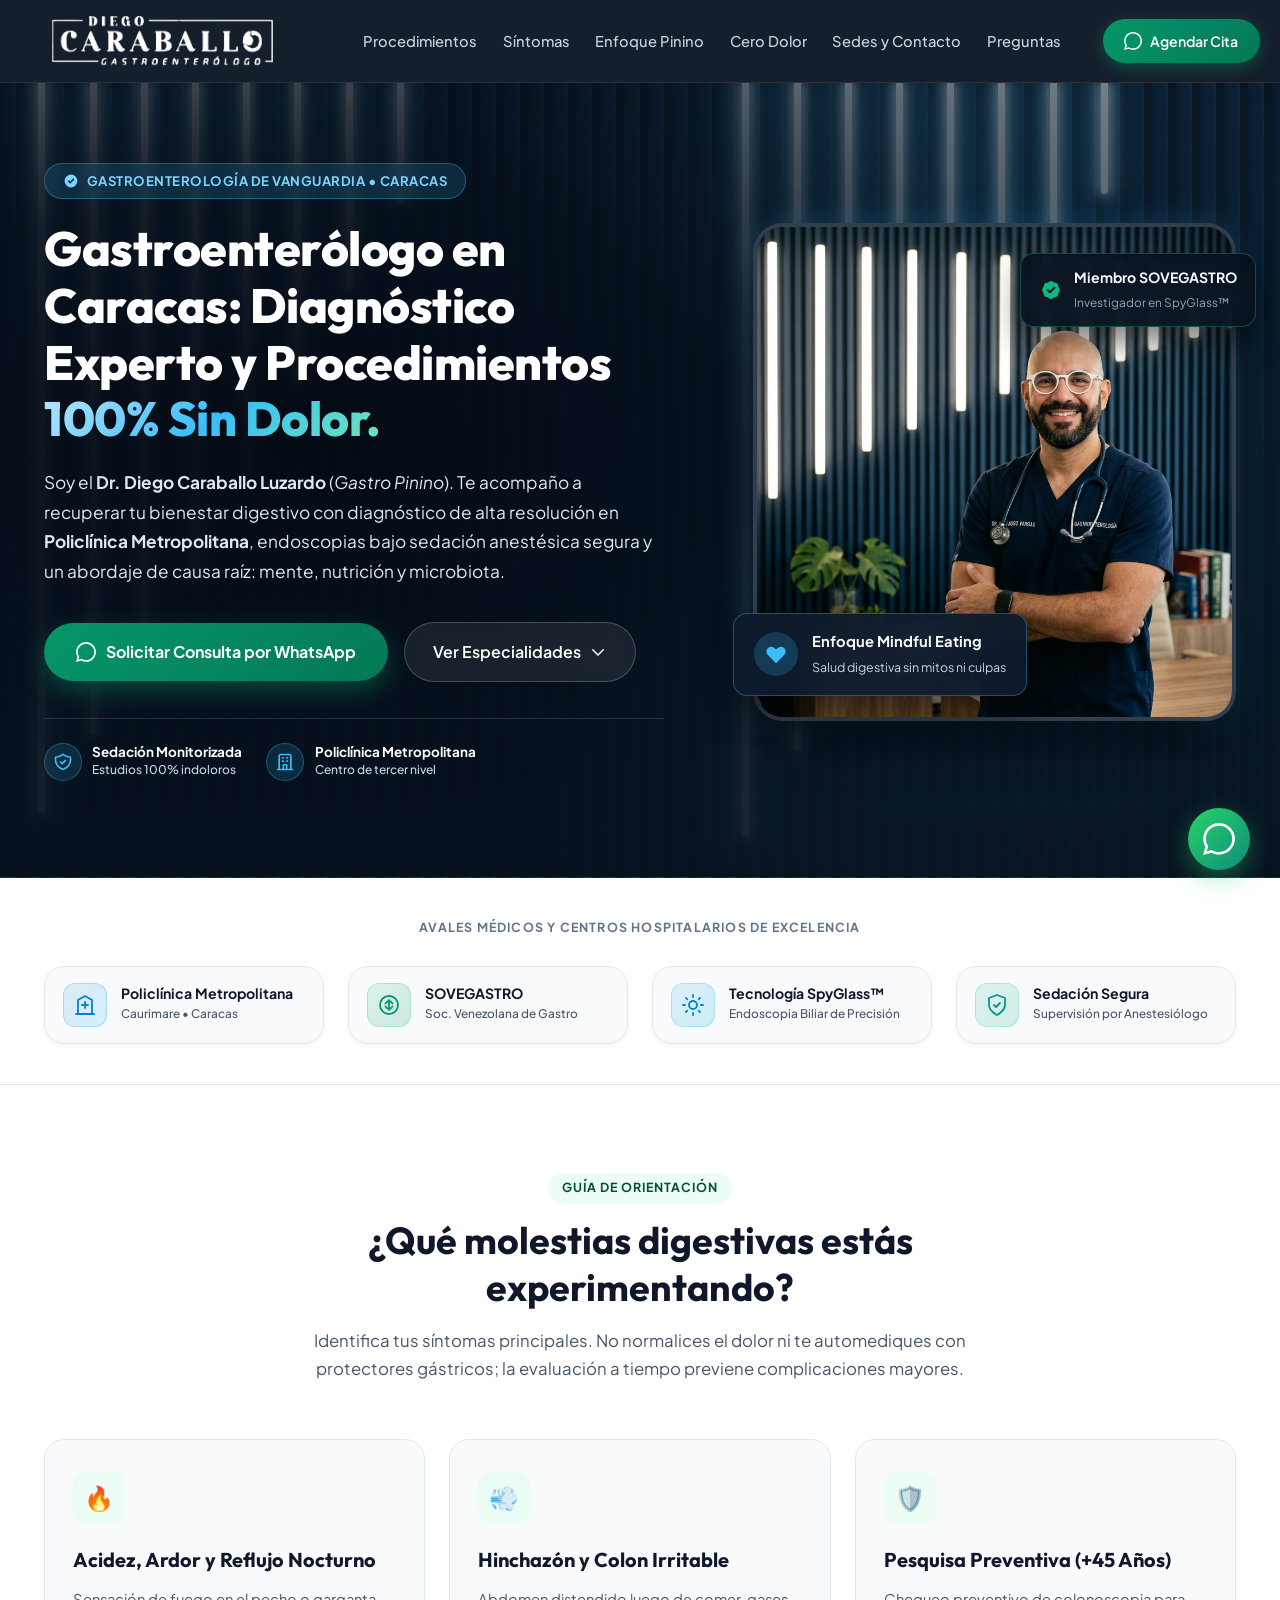
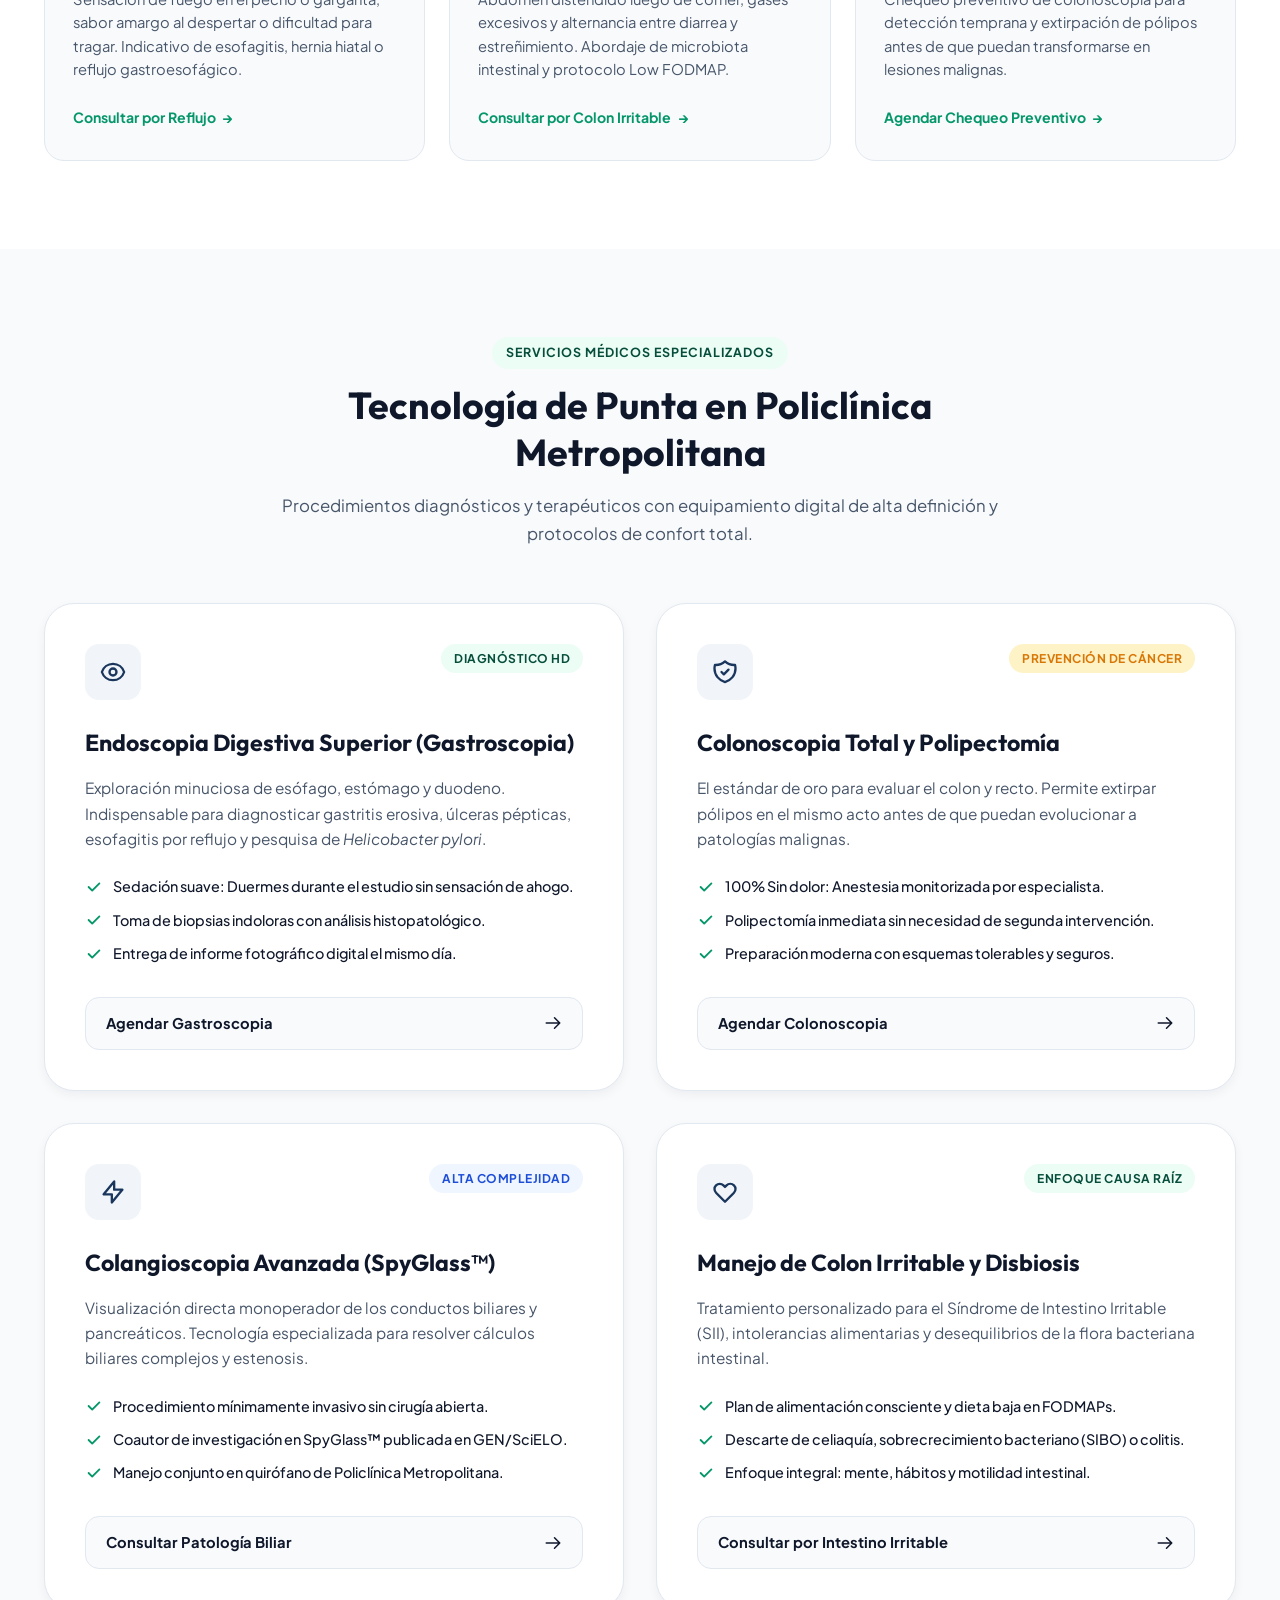
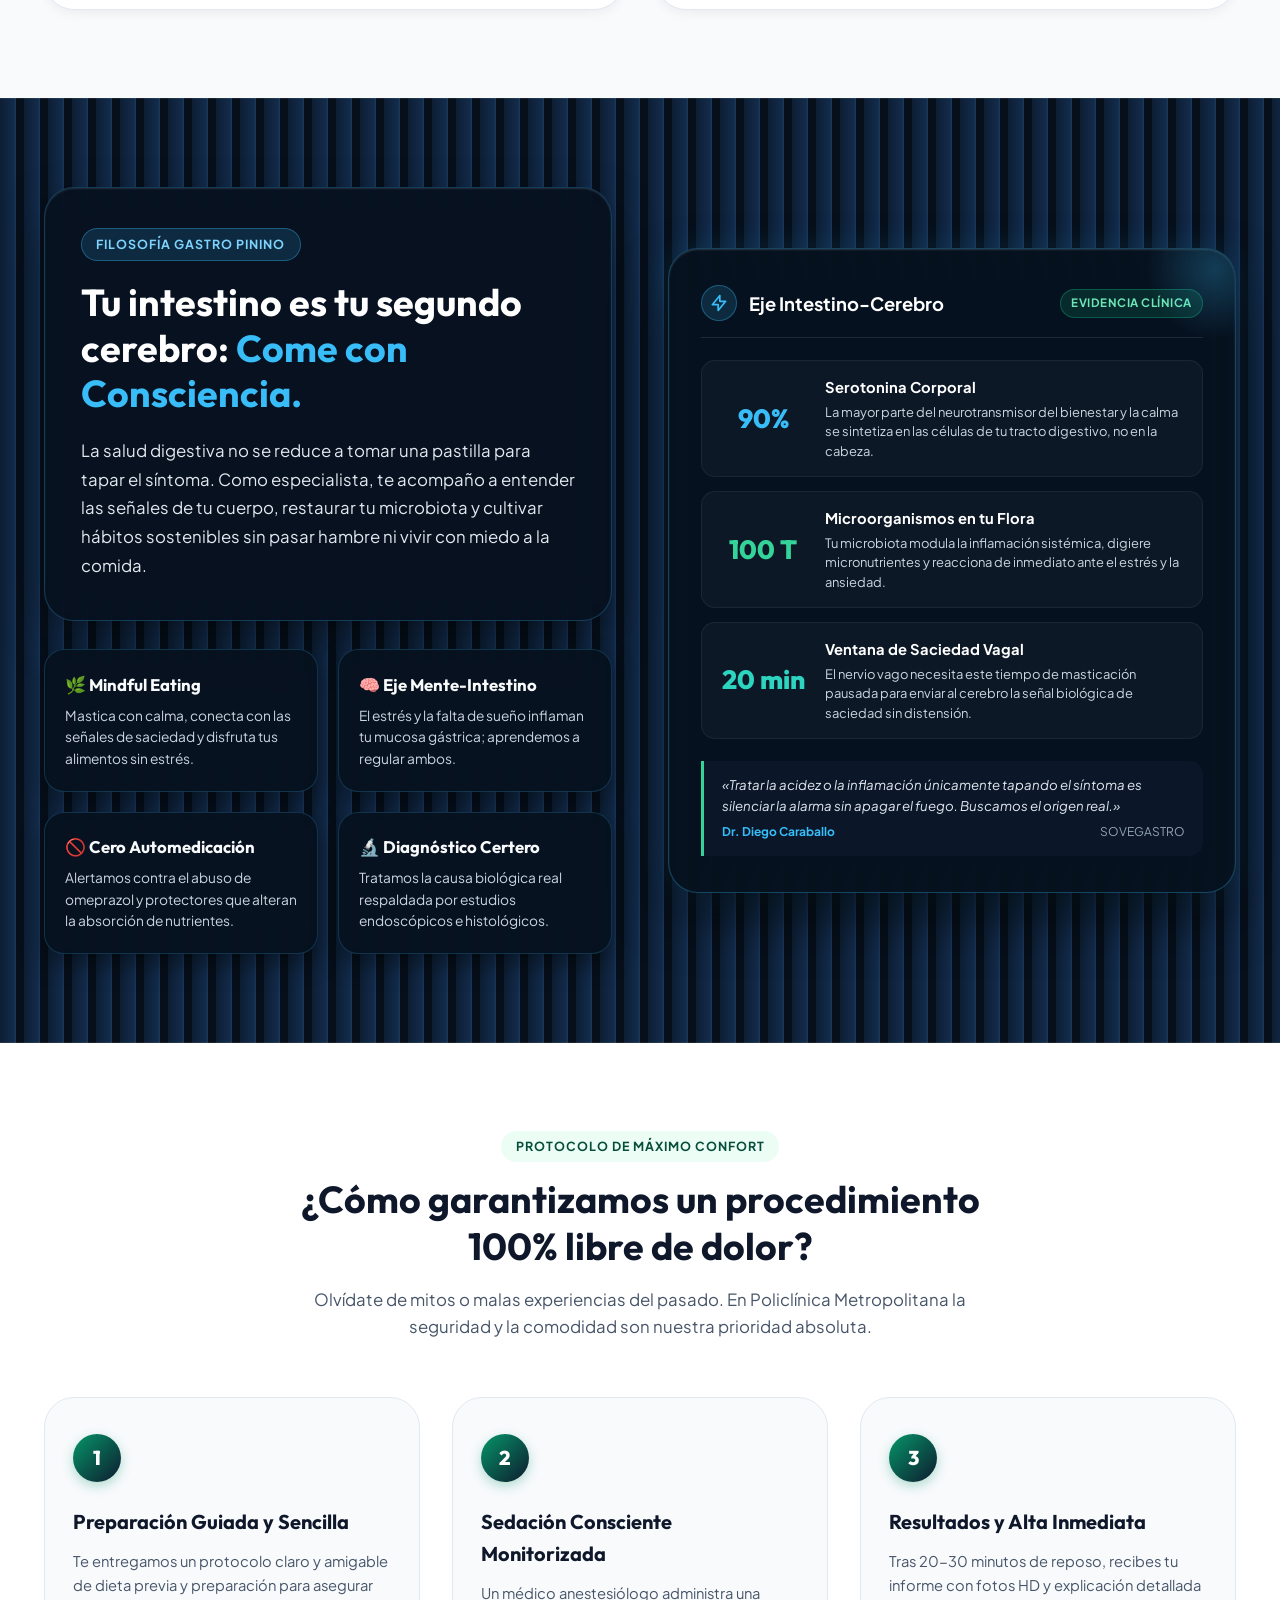
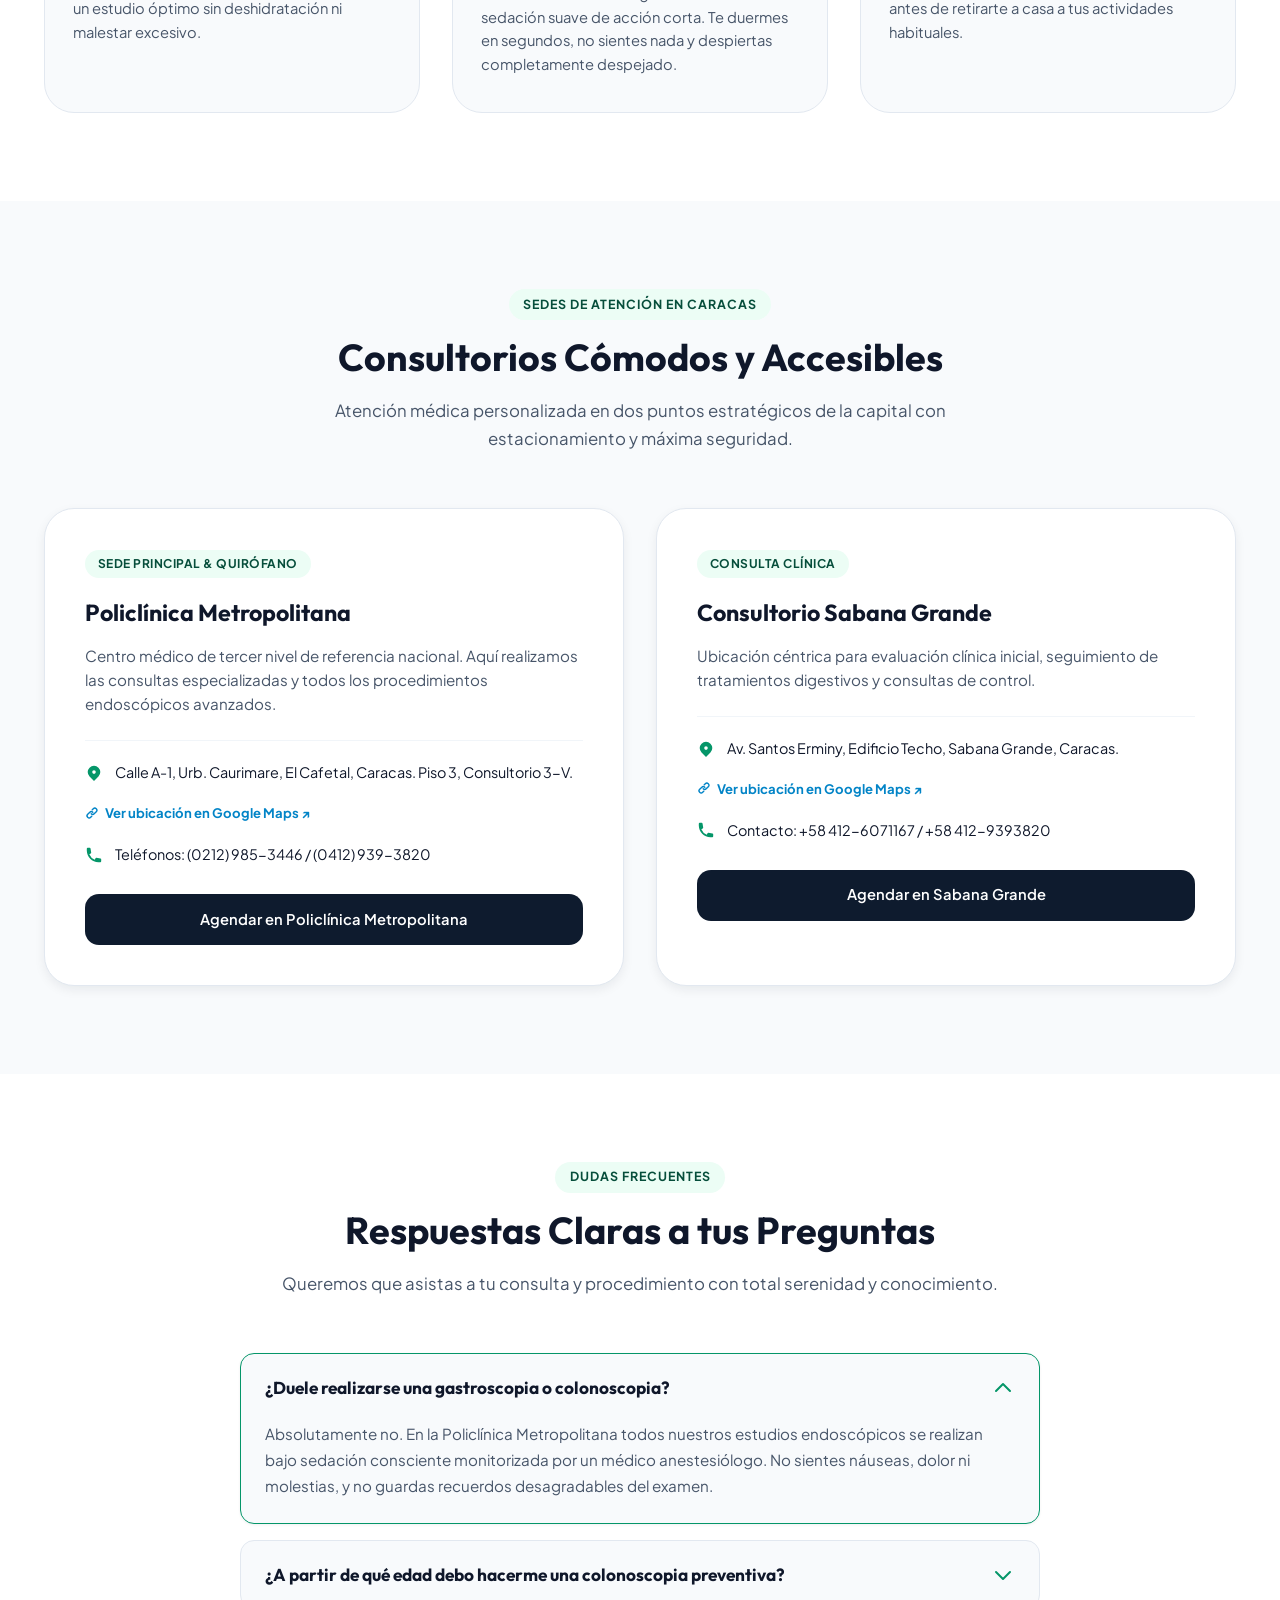
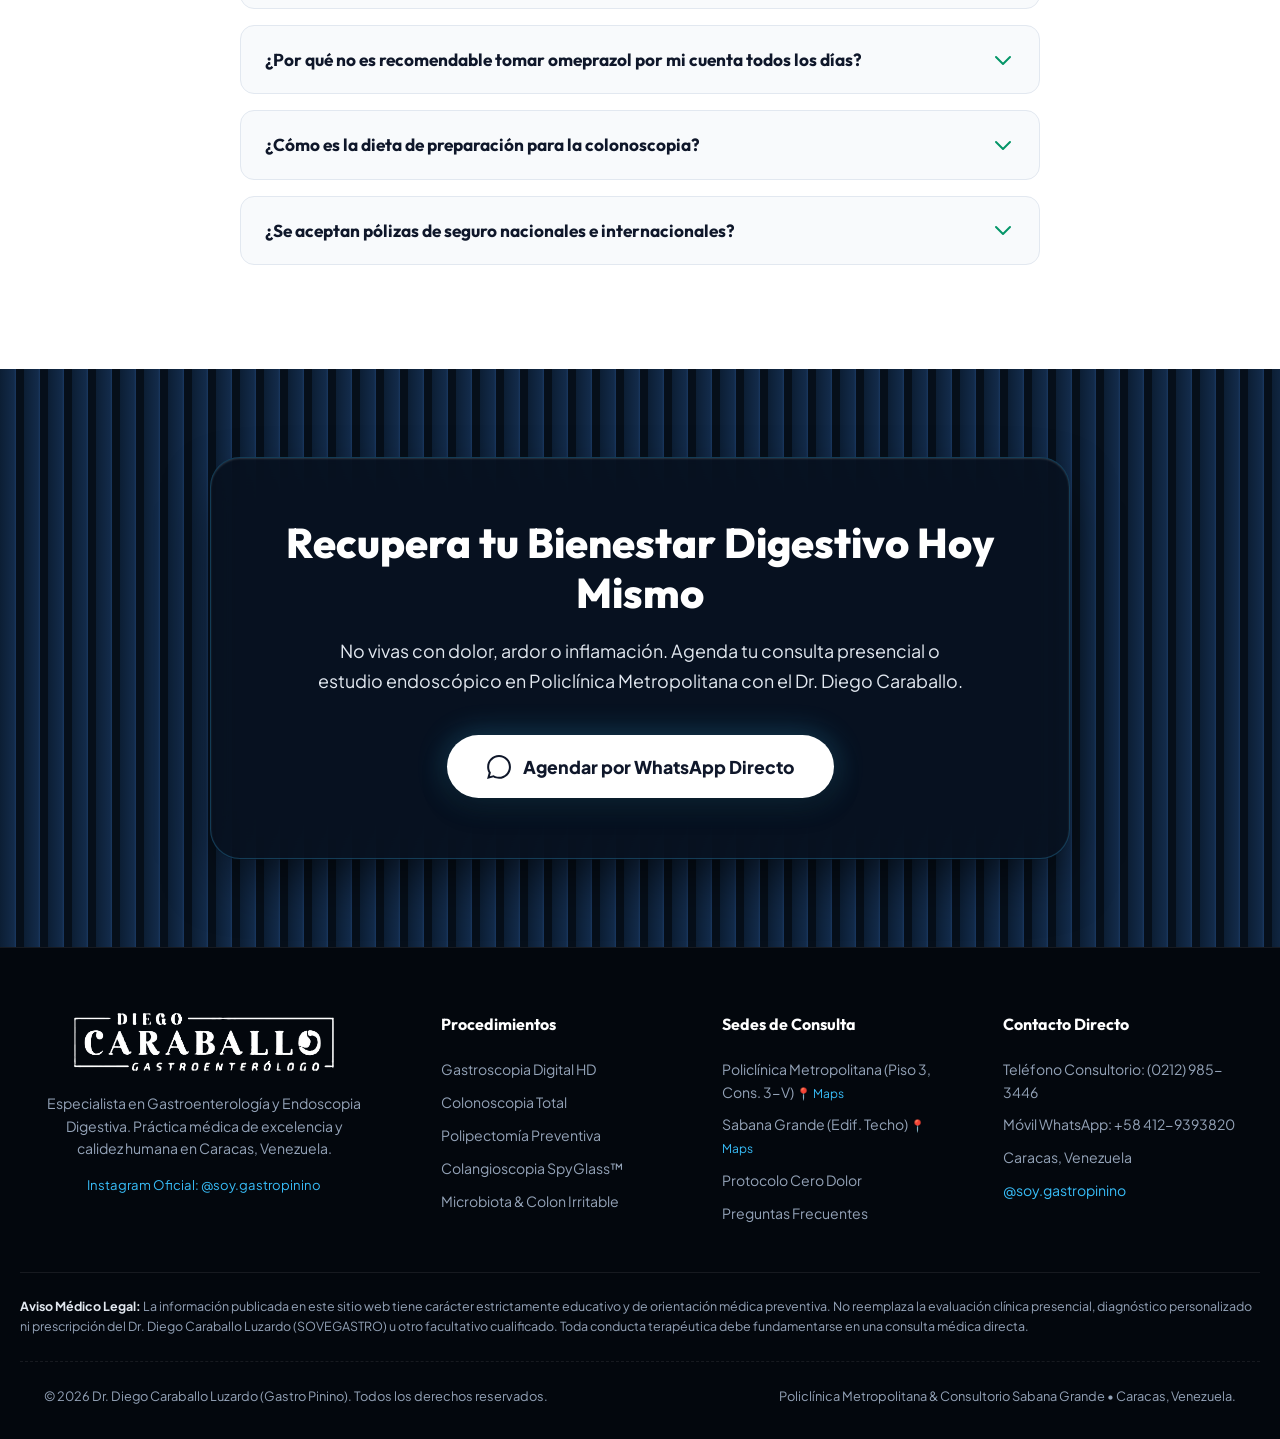
==== commit e5cfbc07: "Centrar métricas 90%, 100 T, 20 min en tarjetas del eje intestino-cerebro" ====
--- a/dr-diego-caraballo/index.html
+++ b/dr-diego-caraballo/index.html
@@ -1335,12 +1335,12 @@
 
     .gut-stat-item {
       display: flex;
-      align-items: flex-start;
-      gap: 1rem;
+      align-items: center;
+      gap: 1.25rem;
       background: rgba(255, 255, 255, 0.03);
       border: 1px solid rgba(255, 255, 255, 0.06);
       border-radius: var(--radius-md);
-      padding: 0.95rem 1.1rem;
+      padding: 0.95rem 1.2rem;
       transition: var(--transition-smooth);
     }
 
@@ -1352,11 +1352,16 @@
 
     .gut-stat-number {
       font-family: var(--font-display);
-      font-size: 1.6rem;
+      font-size: 1.65rem;
       font-weight: 800;
       line-height: 1;
       white-space: nowrap;
-      min-width: 68px;
+      min-width: 84px;
+      text-align: center;
+      display: flex;
+      align-items: center;
+      justify-content: center;
+      flex-shrink: 0;
     }
 
     .gut-stat-number.emerald {
